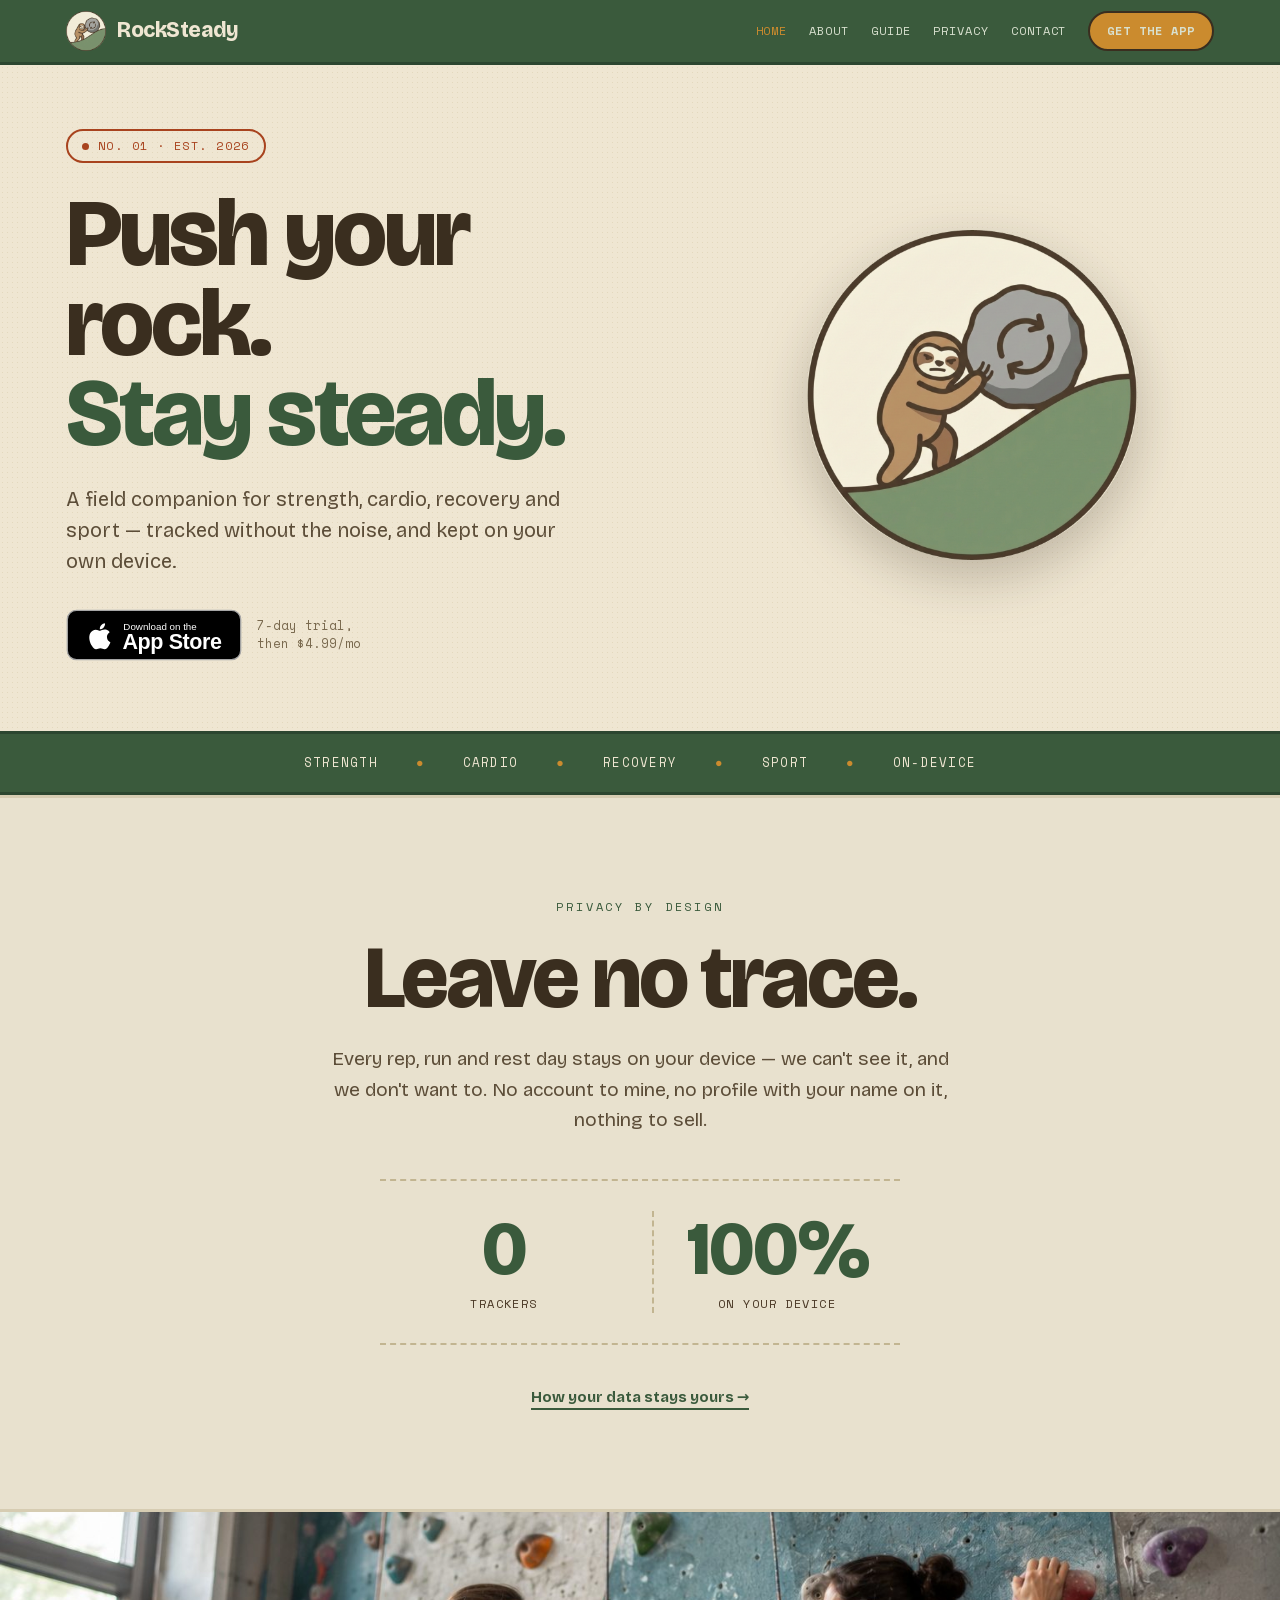
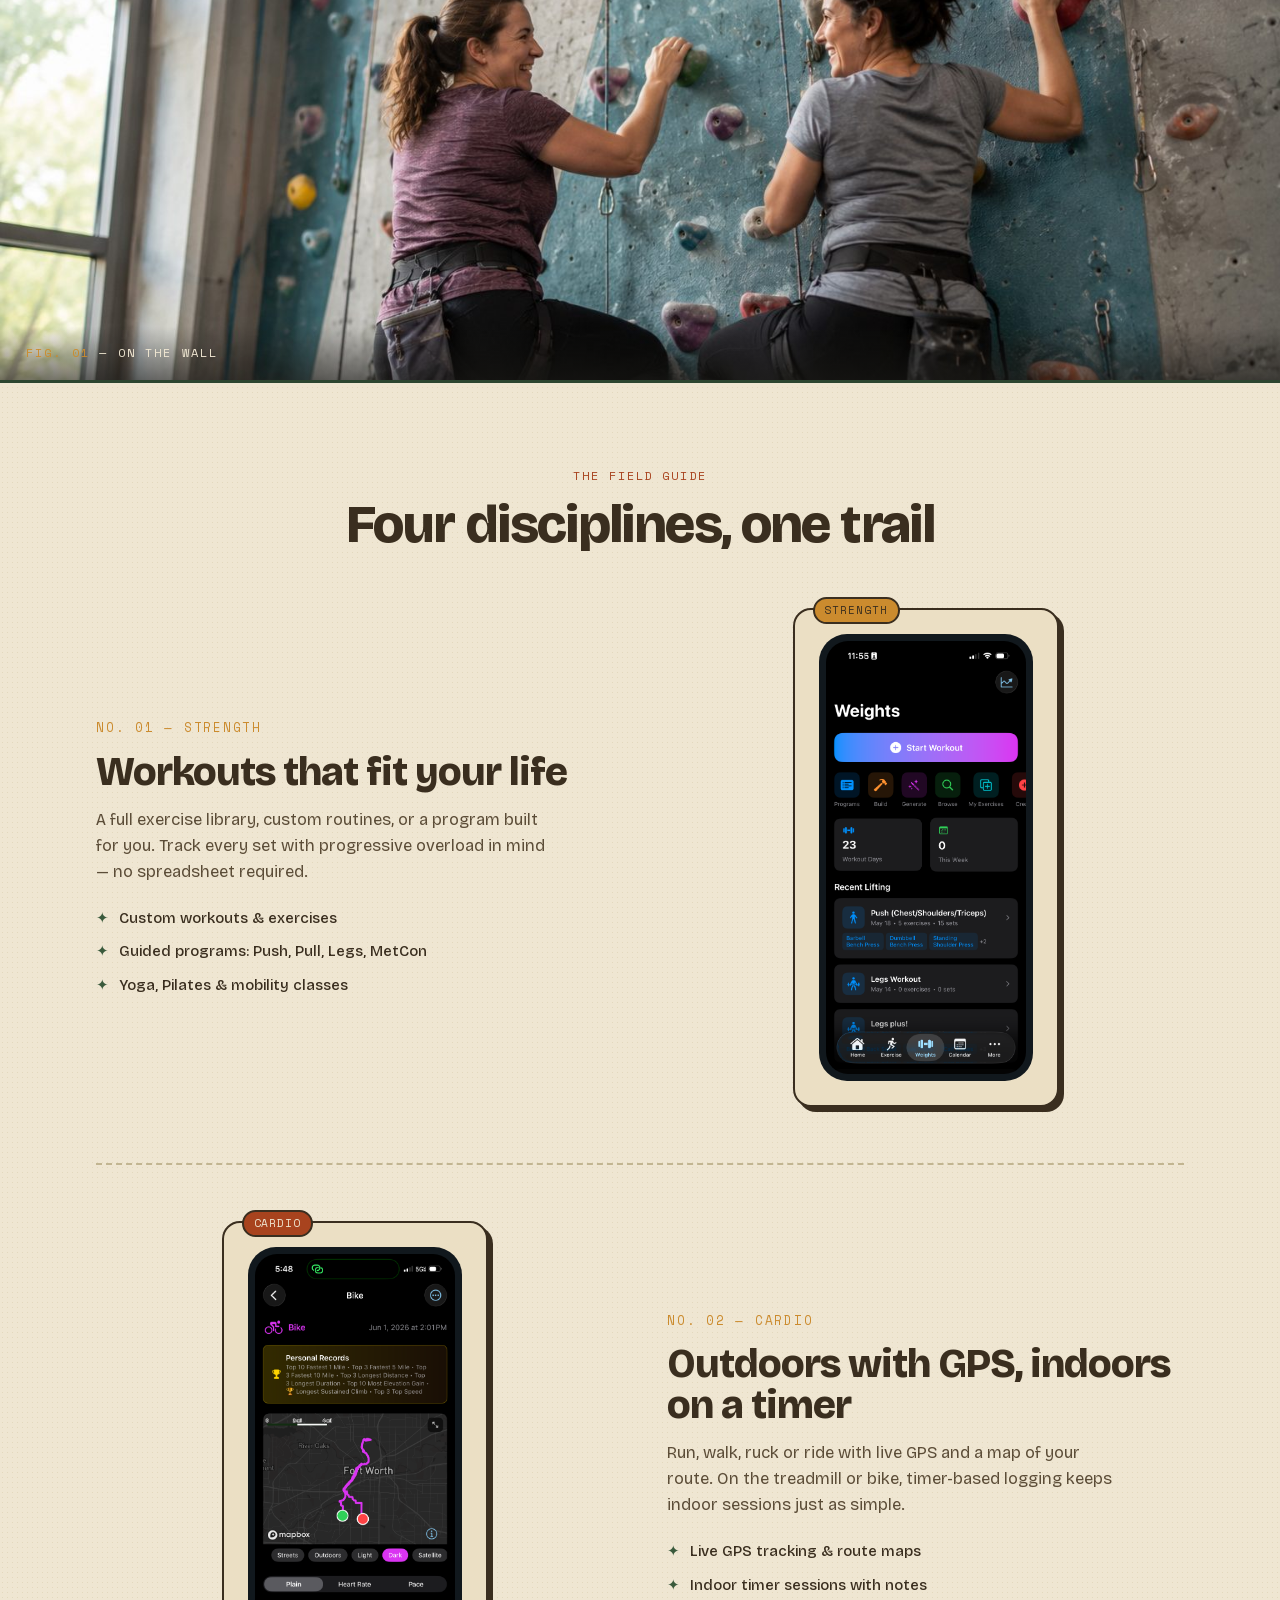
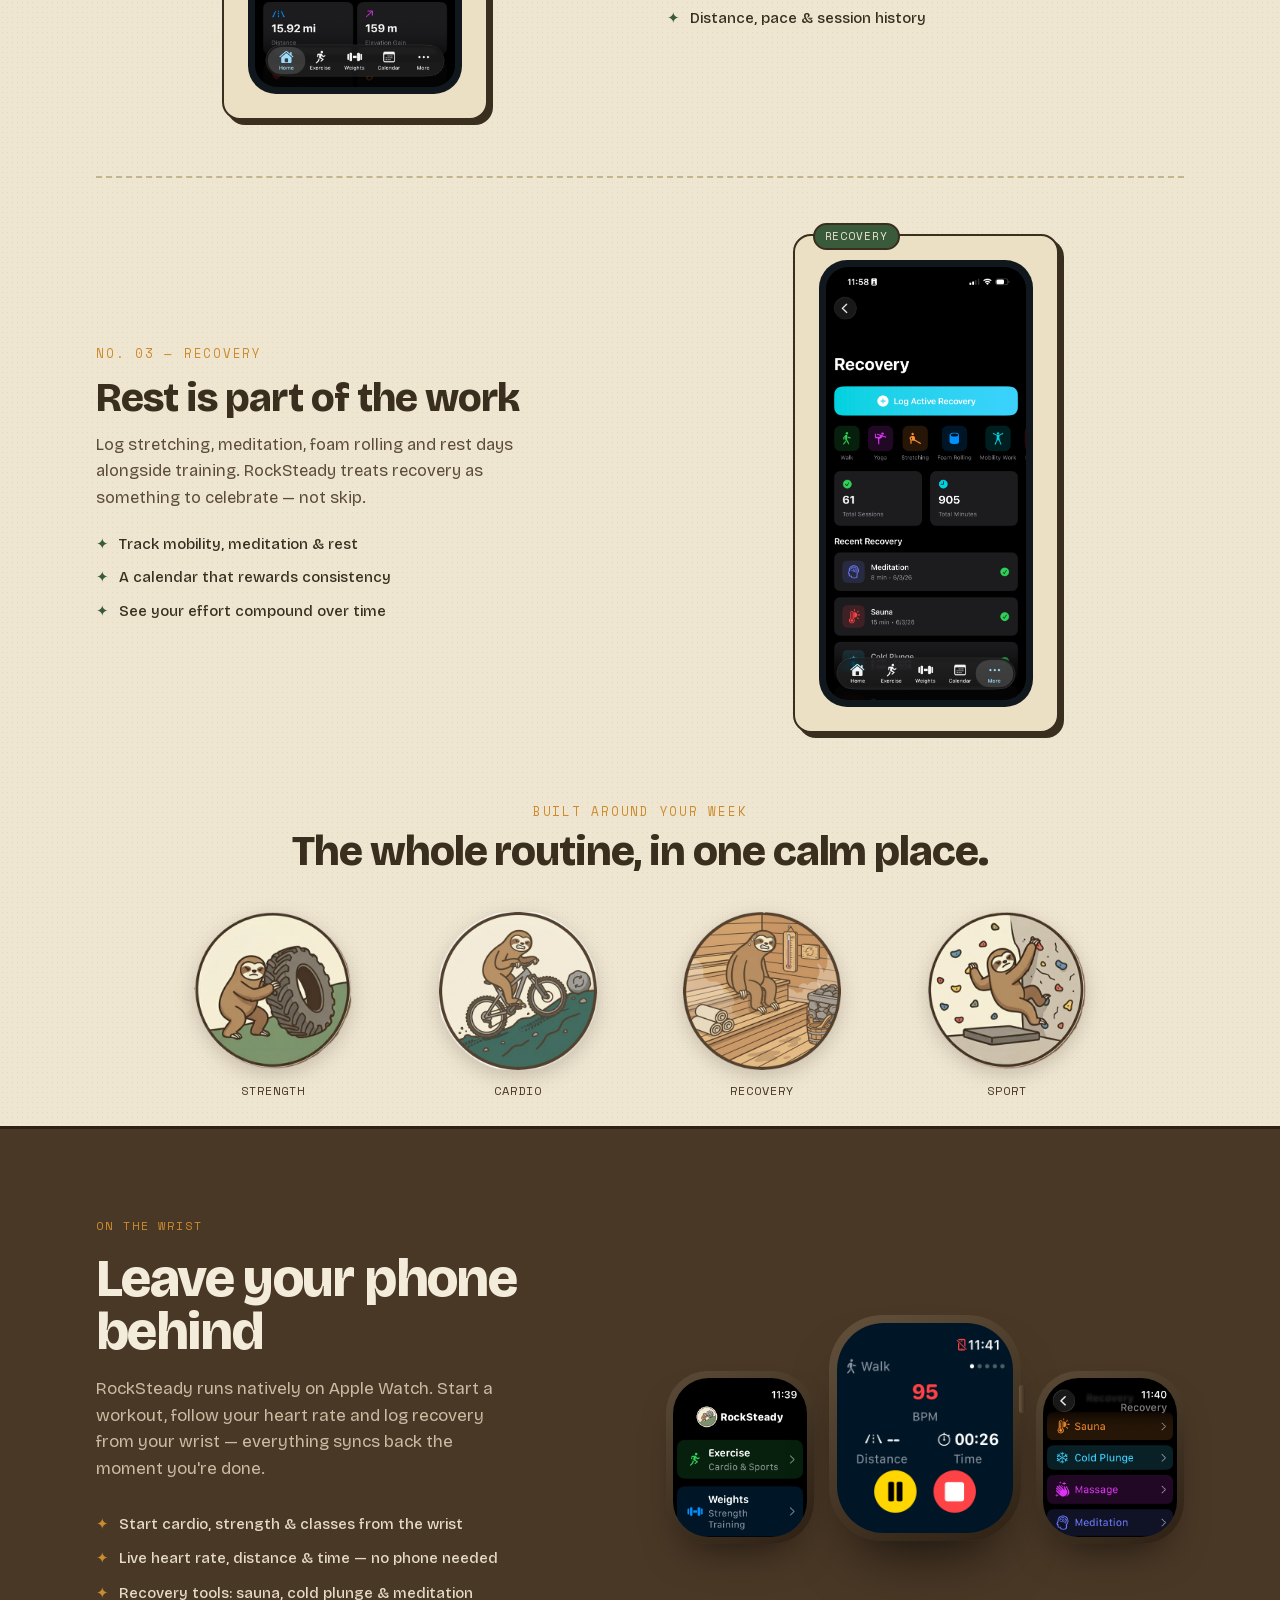
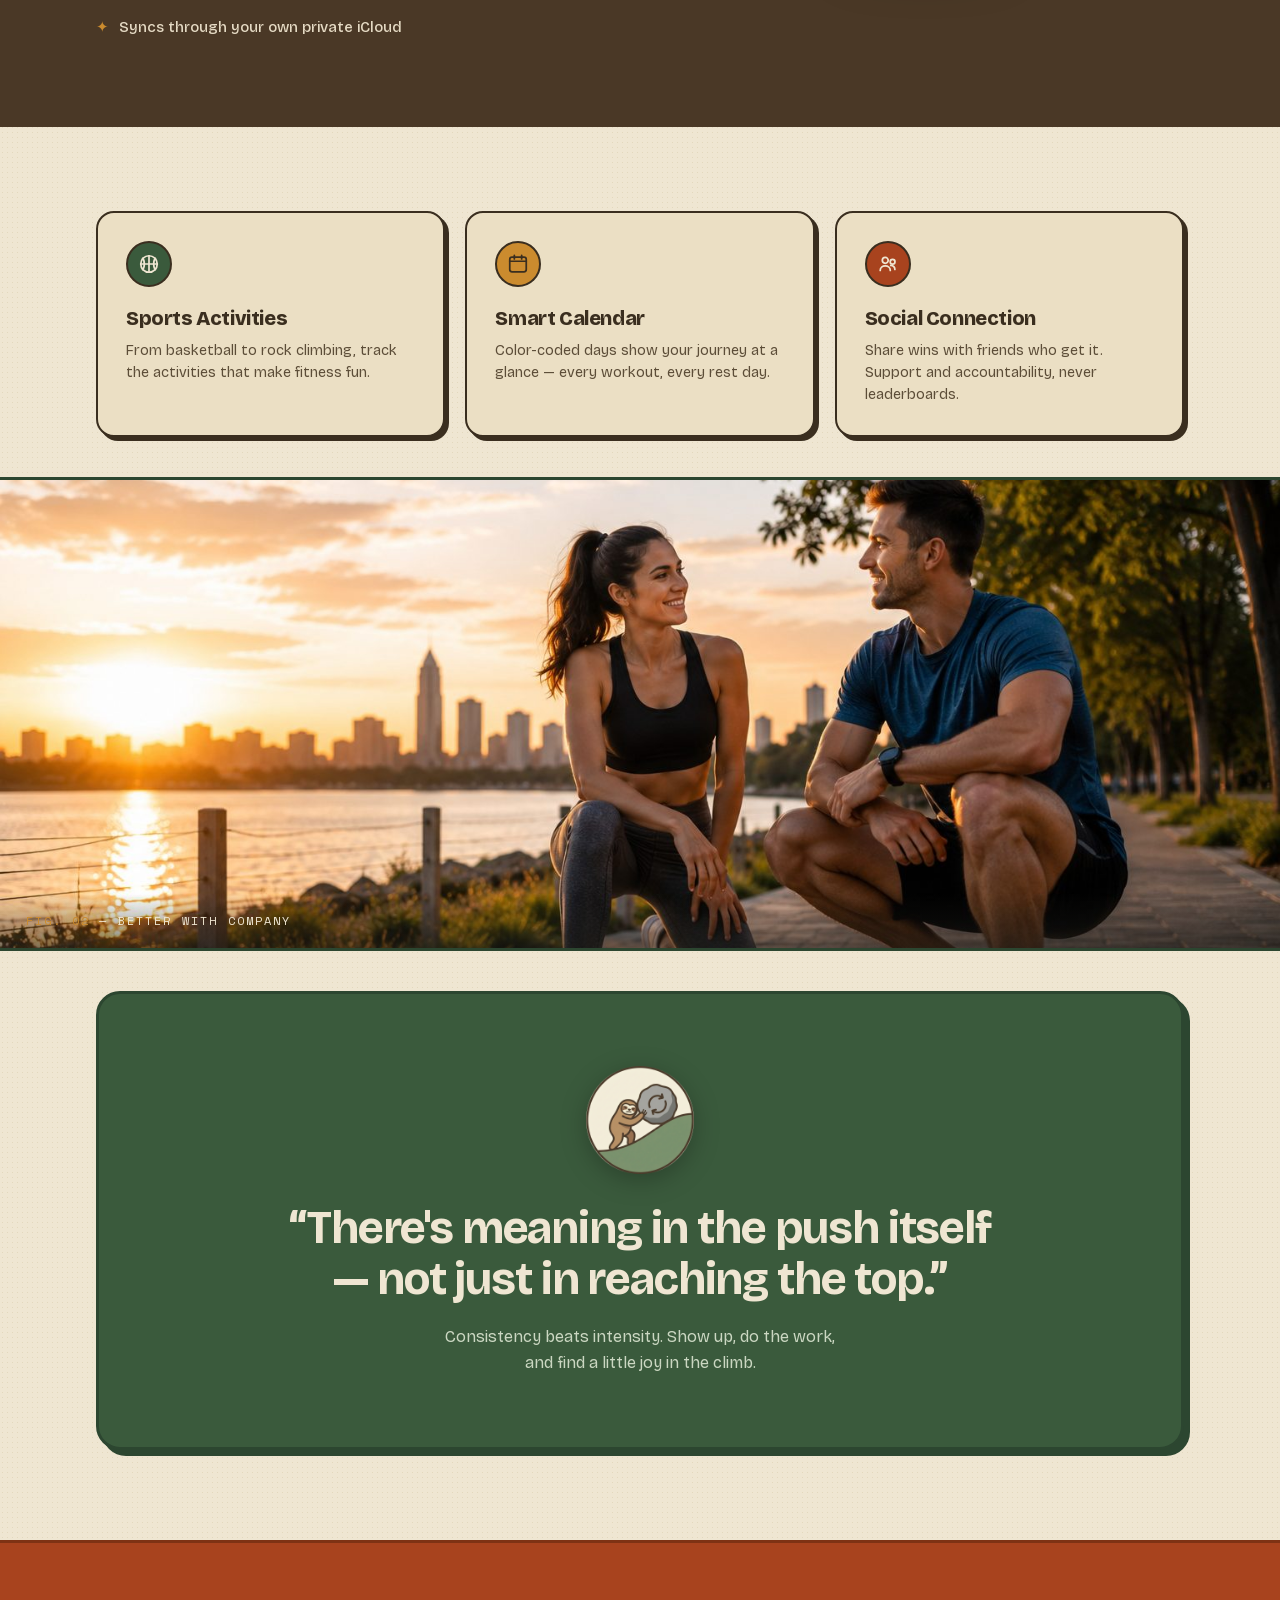
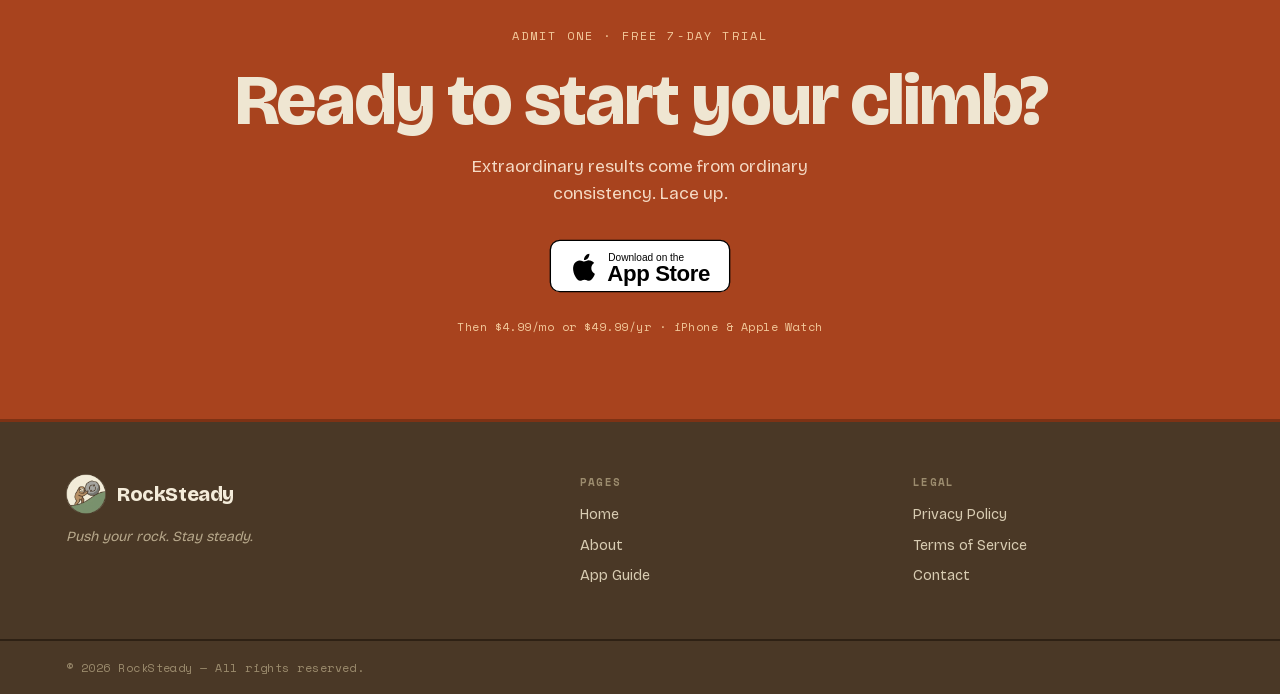
==== index.html @ 030bf1ff "RockSteady — Vintage National-Park multipage site (preview) Static multipage build in the Vintage Na" ====
<!DOCTYPE html>
<html lang="en">
<head>
<meta charset="utf-8">
<meta name="viewport" content="width=device-width, initial-scale=1">
<title>RockSteady — Push your rock. Stay steady.</title>
<meta name="description" content="A field companion for strength, cardio, recovery and sport — tracked without the noise, and kept on your own device. On iPhone & Apple Watch.">
<link rel="icon" href="assets/img/emblem.png">
<link rel="stylesheet" href="css/site.css">
<style>
  @media(max-width:900px){
    .vp-hero{grid-template-columns:1fr !important;gap:36px !important;text-align:center;}
    .vp-hero .vp-badge{order:-1;margin:0 auto;}
    .vp-hero .vp-ctas{justify-content:center;}
    .vp-entry{grid-template-columns:1fr !important;gap:28px !important;text-align:center;}
    .vp-entry .vp-fimg{order:-1 !important;}
    .vp-entry .vp-checks{align-items:center;}
    .vp-watch{grid-template-columns:1fr !important;gap:40px !important;text-align:center;}
    .vp-watch .vp-checks{align-items:center;}
    .vp-mini{grid-template-columns:1fr !important;}
  }
  @media(max-width:560px){ .vp-h1{font-size:clamp(42px,13vw,58px) !important;} .vp-watchcluster{transform:scale(.84);} }
  @media(max-width:460px){
    .trace-stats{grid-template-columns:1fr !important;gap:0 !important;}
    .trace-stats > div:nth-child(2){border-left:none !important;border-top:2px dashed var(--hairline,#C2B591);margin-top:22px;padding-top:22px;}
  }
</style>
</head>
<body>

  <!-- HEADER -->
  <header class="site-header">
    <div class="bar">
      <a href="index.html" class="brand">
        <img src="assets/img/emblem.png" alt="RockSteady">
        <span>RockSteady</span>
      </a>
      <nav class="site-nav">
        <input type="checkbox" id="navmenu" class="nav-cb" hidden>
        <label for="navmenu" class="nav-burger" aria-label="Toggle menu"><span></span></label>
        <div class="links">
          <a href="index.html" aria-current="page">Home</a>
          <a href="pages/about.html">About</a>
          <a href="pages/guide.html">Guide</a>
          <a href="pages/privacy.html">Privacy</a>
          <a href="pages/contact.html">Contact</a>
          <a href="https://apps.apple.com/app/id6757501581" class="cta-pill">Get the app</a>
        </div>
      </nav>
    </div>
  </header>

  <!-- HERO -->
  <section id="top" style="max-width:1200px;margin:0 auto;padding:64px 26px 70px;">
    <div style="display:grid;grid-template-columns:1.25fr 1fr;gap:60px;align-items:center;" class="vp-hero">
      <div>
        <div style="display:inline-flex;align-items:center;gap:9px;font-family:'Space Mono',monospace;font-size:12px;letter-spacing:0.12em;text-transform:uppercase;color:var(--rust,#A8431E);border:2px solid var(--rust,#A8431E);border-radius:999px;padding:6px 14px;margin-bottom:26px;">
          <span style="width:7px;height:7px;border-radius:50%;background:var(--rust,#A8431E);"></span> No. 01 · Est. 2026
        </div>
        <h1 class="vp-h1" style="font-weight:800;font-size:clamp(50px,7.6vw,96px);line-height:0.94;letter-spacing:-0.03em;">Push your rock.<br><span style="color:var(--moss,#3A5A3C);">Stay steady.</span></h1>
        <p style="font-size:clamp(17px,1.8vw,20px);line-height:1.55;color:#5C4D38;max-width:40ch;margin:24px 0 32px;">A field companion for strength, cardio, recovery and sport — tracked without the noise, and kept on your own device.</p>
        <div style="display:flex;align-items:center;gap:15px;flex-wrap:wrap;" class="vp-ctas">
          <a href="https://apps.apple.com/app/id6757501581" aria-label="Download on the App Store" style="display:inline-flex;text-decoration:none;">
            <img src="assets/img/appstore-badge-black.svg" alt="Download on the App Store" style="height:52px;width:auto;display:block;">
          </a>
          <span style="font-family:'Space Mono',monospace;font-size:12.5px;color:#7A6A4F;line-height:1.4;">7-day trial,<br>then $4.99/mo</span>
        </div>
      </div>
      <div class="vp-badge" style="position:relative;display:flex;justify-content:center;">
        <div style="position:absolute;inset:0;margin:auto;width:300px;height:300px;border-radius:50%;background:radial-gradient(circle,rgba(58,90,60,.16),transparent 68%);"></div>
        <div style="position:relative;width:330px;max-width:78vw;">
          <img src="assets/img/emblem.png" alt="RockSteady emblem" style="display:block;width:100%;height:auto;filter:drop-shadow(0 18px 26px rgba(58,46,31,.28));">
        </div>
      </div>
    </div>
  </section>

  <!-- STAMP STRIP -->
  <section style="background:var(--moss,#3A5A3C);color:#EFE6D2;border-top:3px solid #2C4630;border-bottom:3px solid #2C4630;">
    <div style="max-width:1200px;margin:0 auto;padding:20px 26px;display:flex;gap:38px;justify-content:center;flex-wrap:wrap;font-family:'Space Mono',monospace;font-size:12.5px;letter-spacing:0.1em;text-transform:uppercase;">
      <span>Strength</span><span style="color:var(--gold,#CB8B2E);">●</span>
      <span>Cardio</span><span style="color:var(--gold,#CB8B2E);">●</span>
      <span>Recovery</span><span style="color:var(--gold,#CB8B2E);">●</span>
      <span>Sport</span><span style="color:var(--gold,#CB8B2E);">●</span>
      <span>On-device</span>
    </div>
  </section>

  <!-- PRIVACY — LEAVE NO TRACE (promoted) -->
  <section id="privacy" style="background:#E8E1CE;border-top:3px solid #D6CCB2;border-bottom:3px solid #D6CCB2;">
    <div style="max-width:1000px;margin:0 auto;padding:clamp(64px,9vw,100px) 26px;text-align:center;">
      <p style="font-family:'Space Mono',monospace;font-size:12px;letter-spacing:0.24em;text-transform:uppercase;color:var(--moss,#3A5A3C);margin-bottom:22px;">Privacy by design</p>
      <h2 style="font-weight:800;font-size:clamp(44px,8vw,88px);line-height:0.93;letter-spacing:-0.035em;color:var(--ink,#3A2E1F);margin-bottom:24px;">Leave no trace.</h2>
      <p style="font-size:clamp(16px,1.7vw,19px);line-height:1.6;color:var(--body,#5C4D38);max-width:52ch;margin:0 auto 44px;">Every rep, run and rest day stays on your device — we can't see it, and we don't want to. No account to mine, no profile with your name on it, nothing to sell.</p>
      <div class="trace-stats" style="max-width:520px;margin:0 auto 40px;padding:30px 0;border-top:2px dashed var(--hairline,#C2B591);border-bottom:2px dashed var(--hairline,#C2B591);display:grid;grid-template-columns:1fr 1fr;gap:24px;">
        <div style="text-align:center;">
          <div style="font-weight:800;font-size:clamp(50px,9vw,76px);line-height:1;color:var(--moss,#3A5A3C);letter-spacing:-0.02em;">0</div>
          <div style="font-family:'Space Mono',monospace;font-size:12px;letter-spacing:0.12em;text-transform:uppercase;color:var(--brown,#4A3826);margin-top:8px;">Trackers</div>
        </div>
        <div style="text-align:center;border-left:2px dashed var(--hairline,#C2B591);">
          <div style="font-weight:800;font-size:clamp(50px,9vw,76px);line-height:1;color:var(--moss,#3A5A3C);letter-spacing:-0.02em;">100%</div>
          <div style="font-family:'Space Mono',monospace;font-size:12px;letter-spacing:0.12em;text-transform:uppercase;color:var(--brown,#4A3826);margin-top:8px;">On your device</div>
        </div>
      </div>
      <a href="pages/privacy.html" style="color:var(--moss,#3A5A3C);font-weight:700;font-size:15px;text-decoration:none;border-bottom:2px solid var(--moss,#3A5A3C);padding-bottom:2px;">How your data stays yours →</a>
    </div>
  </section>

  <!-- PHOTO BAND 01 -->
  <section style="position:relative;border-bottom:3px solid #2C4630;">
    <img src="assets/img/photo-climbing.jpg" alt="Two climbers smiling at each other on an indoor bouldering wall" style="display:block;width:100%;height:clamp(320px,52vh,540px);object-fit:cover;object-position:center 30%;">
    <div style="position:absolute;left:0;bottom:0;width:100%;padding:18px 26px;background:linear-gradient(180deg,transparent,rgba(28,27,24,.6));">
      <p style="font-family:'Space Mono',monospace;font-size:12px;letter-spacing:0.18em;text-transform:uppercase;color:#EFE6D2;"><span style="color:var(--gold,#CB8B2E);">Fig. 01</span> — On the wall</p>
    </div>
  </section>

  <!-- FIELD GUIDE -->
  <section id="field" style="max-width:1140px;margin:0 auto;padding:84px 26px 40px;">
    <div style="text-align:center;margin-bottom:56px;">
      <p style="font-family:'Space Mono',monospace;font-size:12px;letter-spacing:0.16em;text-transform:uppercase;color:var(--rust,#A8431E);margin-bottom:14px;">The Field Guide</p>
      <h2 style="font-weight:800;font-size:clamp(32px,4.6vw,54px);line-height:0.98;letter-spacing:-0.03em;">Four disciplines, one trail</h2>
    </div>

    <!-- 01 Strength -->
    <div class="vp-entry" style="display:grid;grid-template-columns:1fr 1fr;gap:54px;align-items:center;">
      <div>
        <p style="font-family:'Space Mono',monospace;font-size:12.5px;letter-spacing:0.14em;text-transform:uppercase;color:var(--gold,#CB8B2E);margin-bottom:14px;">No. 01 — Strength</p>
        <h3 style="font-weight:800;font-size:clamp(26px,3.4vw,40px);line-height:1.02;letter-spacing:-0.025em;margin-bottom:14px;">Workouts that fit your life</h3>
        <p style="font-size:16.5px;line-height:1.58;color:#5C4D38;margin-bottom:22px;max-width:42ch;">A full exercise library, custom routines, or a program built for you. Track every set with progressive overload in mind — no spreadsheet required.</p>
        <ul style="list-style:none;display:flex;flex-direction:column;gap:11px;" class="vp-checks">
          <li style="display:flex;gap:10px;align-items:center;font-size:15px;color:#3A2E1F;font-weight:500;"><span style="color:var(--moss,#3A5A3C);font-weight:800;">✦</span> Custom workouts &amp; exercises</li>
          <li style="display:flex;gap:10px;align-items:center;font-size:15px;color:#3A2E1F;font-weight:500;"><span style="color:var(--moss,#3A5A3C);font-weight:800;">✦</span> Guided programs: Push, Pull, Legs, MetCon</li>
          <li style="display:flex;gap:10px;align-items:center;font-size:15px;color:#3A2E1F;font-weight:500;"><span style="color:var(--moss,#3A5A3C);font-weight:800;">✦</span> Yoga, Pilates &amp; mobility classes</li>
        </ul>
      </div>
      <div class="vp-fimg" style="display:flex;justify-content:center;">
        <div style="position:relative;background:#EBDFC4;border:2.5px solid #3A2E1F;border-radius:18px;padding:24px;box-shadow:5px 5px 0 #3A2E1F;">
          <span style="position:absolute;top:-13px;left:18px;background:var(--gold,#CB8B2E);color:#3A2E1F;font-family:'Space Mono',monospace;font-size:11px;letter-spacing:0.08em;text-transform:uppercase;padding:3px 10px;border:2px solid #3A2E1F;border-radius:999px;">Strength</span>
          <div style="width:214px;flex:none;border-radius:28px;background:#11181d;padding:7px;"><div style="border-radius:22px;overflow:hidden;background:#000;"><img src="assets/img/app-strength.png" alt="Workout tracker" style="display:block;width:100%;height:auto;"></div></div>
        </div>
      </div>
    </div>

    <div class="perf" style="margin:56px 0;"></div>

    <!-- 02 Cardio -->
    <div class="vp-entry" style="display:grid;grid-template-columns:1fr 1fr;gap:54px;align-items:center;">
      <div class="vp-fimg" style="display:flex;justify-content:center;">
        <div style="position:relative;background:#EBDFC4;border:2.5px solid #3A2E1F;border-radius:18px;padding:24px;box-shadow:5px 5px 0 #3A2E1F;">
          <span style="position:absolute;top:-13px;left:18px;background:var(--rust,#A8431E);color:#EFE6D2;font-family:'Space Mono',monospace;font-size:11px;letter-spacing:0.08em;text-transform:uppercase;padding:3px 10px;border:2px solid #3A2E1F;border-radius:999px;">Cardio</span>
          <div style="width:214px;flex:none;border-radius:28px;background:#11181d;padding:7px;"><div style="border-radius:22px;overflow:hidden;background:#000;"><img src="assets/img/app-cardio.png" alt="Cardio tracker" style="display:block;width:100%;height:auto;"></div></div>
        </div>
      </div>
      <div>
        <p style="font-family:'Space Mono',monospace;font-size:12.5px;letter-spacing:0.14em;text-transform:uppercase;color:var(--gold,#CB8B2E);margin-bottom:14px;">No. 02 — Cardio</p>
        <h3 style="font-weight:800;font-size:clamp(26px,3.4vw,40px);line-height:1.02;letter-spacing:-0.025em;margin-bottom:14px;">Outdoors with GPS, indoors on a timer</h3>
        <p style="font-size:16.5px;line-height:1.58;color:#5C4D38;margin-bottom:22px;max-width:42ch;">Run, walk, ruck or ride with live GPS and a map of your route. On the treadmill or bike, timer-based logging keeps indoor sessions just as simple.</p>
        <ul style="list-style:none;display:flex;flex-direction:column;gap:11px;" class="vp-checks">
          <li style="display:flex;gap:10px;align-items:center;font-size:15px;color:#3A2E1F;font-weight:500;"><span style="color:var(--moss,#3A5A3C);font-weight:800;">✦</span> Live GPS tracking &amp; route maps</li>
          <li style="display:flex;gap:10px;align-items:center;font-size:15px;color:#3A2E1F;font-weight:500;"><span style="color:var(--moss,#3A5A3C);font-weight:800;">✦</span> Indoor timer sessions with notes</li>
          <li style="display:flex;gap:10px;align-items:center;font-size:15px;color:#3A2E1F;font-weight:500;"><span style="color:var(--moss,#3A5A3C);font-weight:800;">✦</span> Distance, pace &amp; session history</li>
        </ul>
      </div>
    </div>

    <div class="perf" style="margin:56px 0;"></div>

    <!-- 03 Recovery -->
    <div class="vp-entry" style="display:grid;grid-template-columns:1fr 1fr;gap:54px;align-items:center;">
      <div>
        <p style="font-family:'Space Mono',monospace;font-size:12.5px;letter-spacing:0.14em;text-transform:uppercase;color:var(--gold,#CB8B2E);margin-bottom:14px;">No. 03 — Recovery</p>
        <h3 style="font-weight:800;font-size:clamp(26px,3.4vw,40px);line-height:1.02;letter-spacing:-0.025em;margin-bottom:14px;">Rest is part of the work</h3>
        <p style="font-size:16.5px;line-height:1.58;color:#5C4D38;margin-bottom:22px;max-width:42ch;">Log stretching, meditation, foam rolling and rest days alongside training. RockSteady treats recovery as something to celebrate — not skip.</p>
        <ul style="list-style:none;display:flex;flex-direction:column;gap:11px;" class="vp-checks">
          <li style="display:flex;gap:10px;align-items:center;font-size:15px;color:#3A2E1F;font-weight:500;"><span style="color:var(--moss,#3A5A3C);font-weight:800;">✦</span> Track mobility, meditation &amp; rest</li>
          <li style="display:flex;gap:10px;align-items:center;font-size:15px;color:#3A2E1F;font-weight:500;"><span style="color:var(--moss,#3A5A3C);font-weight:800;">✦</span> A calendar that rewards consistency</li>
          <li style="display:flex;gap:10px;align-items:center;font-size:15px;color:#3A2E1F;font-weight:500;"><span style="color:var(--moss,#3A5A3C);font-weight:800;">✦</span> See your effort compound over time</li>
        </ul>
      </div>
      <div class="vp-fimg" style="display:flex;justify-content:center;">
        <div style="position:relative;background:#EBDFC4;border:2.5px solid #3A2E1F;border-radius:18px;padding:24px;box-shadow:5px 5px 0 #3A2E1F;">
          <span style="position:absolute;top:-13px;left:18px;background:var(--moss,#3A5A3C);color:#EFE6D2;font-family:'Space Mono',monospace;font-size:11px;letter-spacing:0.08em;text-transform:uppercase;padding:3px 10px;border:2px solid #3A2E1F;border-radius:999px;">Recovery</span>
          <div style="width:214px;flex:none;border-radius:28px;background:#11181d;padding:7px;"><div style="border-radius:22px;overflow:hidden;background:#000;"><img src="assets/img/app-recovery.png" alt="Recovery tracker" style="display:block;width:100%;height:auto;"></div></div>
        </div>
      </div>
    </div>
  </section>

  <!-- DISCIPLINE EMBLEMS -->
  <section style="max-width:1000px;margin:0 auto;padding:30px 26px 26px;">
    <p style="font-family:'Space Mono',monospace;font-size:12.5px;letter-spacing:0.14em;text-transform:uppercase;color:var(--gold,#CB8B2E);text-align:center;margin-bottom:8px;">Built around your week</p>
    <h2 style="font-weight:800;font-size:clamp(26px,3.6vw,42px);line-height:1.0;letter-spacing:-0.025em;text-align:center;margin-bottom:40px;">The whole routine, in one calm place.</h2>
    <div style="display:grid;grid-template-columns:repeat(auto-fit,minmax(150px,1fr));gap:30px;justify-items:center;">
      <figure style="margin:0;text-align:center;">
        <img src="assets/img/sloth-strength.png" alt="Sloth flipping a tire" style="display:block;width:100%;max-width:158px;aspect-ratio:1/1;object-fit:contain;margin:0 auto;filter:drop-shadow(0 6px 10px rgba(58,46,31,.22));">
        <figcaption style="font-family:'Space Mono',monospace;font-size:12px;letter-spacing:0.08em;text-transform:uppercase;color:#4A3826;margin-top:12px;">Strength</figcaption>
      </figure>
      <figure style="margin:0;text-align:center;">
        <img src="assets/img/sloth-cardio.png" alt="Sloth riding a mountain bike" style="display:block;width:100%;max-width:158px;aspect-ratio:1/1;object-fit:contain;margin:0 auto;filter:drop-shadow(0 6px 10px rgba(58,46,31,.22));">
        <figcaption style="font-family:'Space Mono',monospace;font-size:12px;letter-spacing:0.08em;text-transform:uppercase;color:#4A3826;margin-top:12px;">Cardio</figcaption>
      </figure>
      <figure style="margin:0;text-align:center;">
        <img src="assets/img/sloth-recovery.png" alt="Sloth relaxing in a sauna" style="display:block;width:100%;max-width:158px;aspect-ratio:1/1;object-fit:contain;margin:0 auto;filter:drop-shadow(0 6px 10px rgba(58,46,31,.22));">
        <figcaption style="font-family:'Space Mono',monospace;font-size:12px;letter-spacing:0.08em;text-transform:uppercase;color:#4A3826;margin-top:12px;">Recovery</figcaption>
      </figure>
      <figure style="margin:0;text-align:center;">
        <img src="assets/img/sloth-sport.png" alt="Sloth climbing a bouldering wall" style="display:block;width:100%;max-width:158px;aspect-ratio:1/1;object-fit:contain;margin:0 auto;filter:drop-shadow(0 6px 10px rgba(58,46,31,.22));">
        <figcaption style="font-family:'Space Mono',monospace;font-size:12px;letter-spacing:0.08em;text-transform:uppercase;color:#4A3826;margin-top:12px;">Sport</figcaption>
      </figure>
    </div>
  </section>

  <!-- APPLE WATCH -->
  <section id="watchSection" style="background:var(--brown,#4A3826);color:#EFE6D2;border-top:3px solid #2E2114;">
    <div id="watch" style="max-width:1140px;margin:0 auto;padding:88px 26px;">
      <div style="display:grid;grid-template-columns:1.05fr 1fr;gap:54px;align-items:center;" class="vp-watch">
        <div>
          <p style="font-family:'Space Mono',monospace;font-size:12px;letter-spacing:0.16em;text-transform:uppercase;color:var(--gold,#CB8B2E);margin-bottom:18px;">On the wrist</p>
          <h2 style="font-weight:800;font-size:clamp(32px,4.6vw,54px);line-height:0.98;letter-spacing:-0.03em;margin-bottom:18px;color:#F4ECDA;">Leave your phone behind</h2>
          <p style="font-size:17px;line-height:1.56;color:#C9BCA3;max-width:38ch;margin-bottom:30px;">RockSteady runs natively on Apple Watch. Start a workout, follow your heart rate and log recovery from your wrist — everything syncs back the moment you're done.</p>
          <ul style="list-style:none;display:flex;flex-direction:column;gap:12px;" class="vp-checks">
            <li style="display:flex;gap:10px;align-items:center;font-size:15px;color:#E5DAC4;font-weight:500;"><span style="color:var(--gold,#CB8B2E);font-weight:800;">✦</span> Start cardio, strength &amp; classes from the wrist</li>
            <li style="display:flex;gap:10px;align-items:center;font-size:15px;color:#E5DAC4;font-weight:500;"><span style="color:var(--gold,#CB8B2E);font-weight:800;">✦</span> Live heart rate, distance &amp; time — no phone needed</li>
            <li style="display:flex;gap:10px;align-items:center;font-size:15px;color:#E5DAC4;font-weight:500;"><span style="color:var(--gold,#CB8B2E);font-weight:800;">✦</span> Recovery tools: sauna, cold plunge &amp; meditation</li>
            <li style="display:flex;gap:10px;align-items:center;font-size:15px;color:#E5DAC4;font-weight:500;"><span style="color:var(--gold,#CB8B2E);font-weight:800;">✦</span> Syncs through your own private iCloud</li>
          </ul>
        </div>
        <div class="vp-watchcluster" style="display:flex;justify-content:center;align-items:center;gap:15px;">
          <div style="width:148px;flex:none;transform:translateY(30px);"><div style="border-radius:42px;background:linear-gradient(150deg,#5a4a36,#2e2114);padding:7px;box-shadow:0 22px 40px -20px rgba(0,0,0,.6);"><div style="border-radius:36px;overflow:hidden;background:#000;"><img src="assets/img/watch-home.png" alt="Watch home" style="display:block;width:100%;height:auto;"></div></div></div>
          <div style="width:192px;flex:none;z-index:2;"><div style="position:relative;border-radius:54px;background:linear-gradient(150deg,#63513b,#2e2114);padding:8px;box-shadow:0 34px 58px -26px rgba(0,0,0,.7);"><div style="border-radius:47px;overflow:hidden;background:#000;"><img src="assets/img/watch-live.png" alt="Live tracking" style="display:block;width:100%;height:auto;"></div><span style="position:absolute;right:-4px;top:31%;width:6px;height:28px;border-radius:4px;background:linear-gradient(90deg,#6b573e,#3a2c1c);"></span></div></div>
          <div style="width:148px;flex:none;transform:translateY(30px);"><div style="border-radius:42px;background:linear-gradient(150deg,#5a4a36,#2e2114);padding:7px;box-shadow:0 22px 40px -20px rgba(0,0,0,.6);"><div style="border-radius:36px;overflow:hidden;background:#000;"><img src="assets/img/watch-recovery.png" alt="Recovery" style="display:block;width:100%;height:auto;"></div></div></div>
        </div>
      </div>
    </div>
  </section>

  <!-- MINI (badges) -->
  <section style="max-width:1140px;margin:0 auto;padding:84px 26px 40px;">
    <div style="display:grid;grid-template-columns:repeat(3,1fr);gap:20px;" class="vp-mini">
      <article style="background:#EBDFC4;border:2.5px solid #3A2E1F;border-radius:18px;padding:28px;box-shadow:4px 4px 0 #3A2E1F;">
        <div style="width:46px;height:46px;border-radius:50%;background:var(--moss,#3A5A3C);border:2px solid #3A2E1F;display:flex;align-items:center;justify-content:center;margin-bottom:16px;"><svg viewBox="0 0 24 24" width="22" height="22" fill="none" stroke="#EFE6D2" stroke-width="1.9" stroke-linecap="round" stroke-linejoin="round"><circle cx="12" cy="12" r="9"></circle><path d="M3 12h18M12 3v18M5 6c2.5 2 2.5 10 0 12M19 6c-2.5 2-2.5 10 0 12"></path></svg></div>
        <h3 style="font-weight:800;font-size:20px;letter-spacing:-0.02em;margin-bottom:7px;">Sports Activities</h3>
        <p style="font-size:14.5px;line-height:1.55;color:#5C4D38;">From basketball to rock climbing, track the activities that make fitness fun.</p>
      </article>
      <article style="background:#EBDFC4;border:2.5px solid #3A2E1F;border-radius:18px;padding:28px;box-shadow:4px 4px 0 #3A2E1F;">
        <div style="width:46px;height:46px;border-radius:50%;background:var(--gold,#CB8B2E);border:2px solid #3A2E1F;display:flex;align-items:center;justify-content:center;margin-bottom:16px;"><svg viewBox="0 0 24 24" width="22" height="22" fill="none" stroke="#3A2E1F" stroke-width="1.9" stroke-linecap="round" stroke-linejoin="round"><rect x="3" y="4.5" width="18" height="16" rx="2.5"></rect><path d="M3 9h18M8 2.5v4M16 2.5v4"></path></svg></div>
        <h3 style="font-weight:800;font-size:20px;letter-spacing:-0.02em;margin-bottom:7px;">Smart Calendar</h3>
        <p style="font-size:14.5px;line-height:1.55;color:#5C4D38;">Color-coded days show your journey at a glance — every workout, every rest day.</p>
      </article>
      <article style="background:#EBDFC4;border:2.5px solid #3A2E1F;border-radius:18px;padding:28px;box-shadow:4px 4px 0 #3A2E1F;">
        <div style="width:46px;height:46px;border-radius:50%;background:var(--rust,#A8431E);border:2px solid #3A2E1F;display:flex;align-items:center;justify-content:center;margin-bottom:16px;"><svg viewBox="0 0 24 24" width="22" height="22" fill="none" stroke="#EFE6D2" stroke-width="1.9" stroke-linecap="round" stroke-linejoin="round"><circle cx="9" cy="8" r="3.2"></circle><circle cx="17" cy="9.5" r="2.6"></circle><path d="M3.5 19c0-3 2.5-5 5.5-5s5.5 2 5.5 5M15 13.6c2.4.2 4.5 1.9 4.5 4.4"></path></svg></div>
        <h3 style="font-weight:800;font-size:20px;letter-spacing:-0.02em;margin-bottom:7px;">Social Connection</h3>
        <p style="font-size:14.5px;line-height:1.55;color:#5C4D38;">Share wins with friends who get it. Support and accountability, never leaderboards.</p>
      </article>
    </div>
  </section>

  <!-- PHOTO BAND 02 -->
  <section style="position:relative;border-top:3px solid #2C4630;border-bottom:3px solid #2C4630;">
    <img src="assets/img/photo-lakefront-rest.jpg" alt="A couple resting together on a lakefront path at sunset with the city skyline behind" style="display:block;width:100%;height:clamp(320px,52vh,540px);object-fit:cover;object-position:center 38%;">
    <div style="position:absolute;left:0;bottom:0;width:100%;padding:18px 26px;background:linear-gradient(180deg,transparent,rgba(28,27,24,.55));">
      <p style="font-family:'Space Mono',monospace;font-size:12px;letter-spacing:0.18em;text-transform:uppercase;color:#EFE6D2;"><span style="color:var(--gold,#CB8B2E);">Fig. 02</span> — Better with company</p>
    </div>
  </section>

  <!-- PHILOSOPHY (trail marker) -->
  <section style="max-width:1140px;margin:0 auto;padding:40px 26px 90px;">
    <div style="background:var(--moss,#3A5A3C);color:#EFE6D2;border:3px solid #2C4630;border-radius:24px;padding:clamp(40px,6vw,72px);text-align:center;box-shadow:6px 6px 0 #2C4630;">
      <img src="assets/img/emblem.png" alt="" style="width:108px;height:108px;margin-bottom:22px;filter:drop-shadow(0 6px 12px rgba(0,0,0,.25));">
      <p style="font-weight:700;font-size:clamp(26px,4vw,46px);line-height:1.1;letter-spacing:-0.025em;margin-bottom:20px;text-wrap:balance;">“There's meaning in the push itself — not just in reaching the top.”</p>
      <p style="font-size:16px;line-height:1.6;color:#CBD7C2;max-width:42ch;margin:0 auto;">Consistency beats intensity. Show up, do the work, and find a little joy in the climb.</p>
    </div>
  </section>

  <!-- CTA (ticket) -->
  <section style="background:var(--rust,#A8431E);color:#EFE6D2;border-top:3px solid #7E3214;border-bottom:3px solid #7E3214;">
    <div style="max-width:880px;margin:0 auto;padding:84px 26px;text-align:center;">
      <p style="font-family:'Space Mono',monospace;font-size:12px;letter-spacing:0.18em;text-transform:uppercase;color:#F2C99B;margin-bottom:22px;">Admit one · Free 7-day trial</p>
      <h2 style="font-weight:800;font-size:clamp(36px,6vw,72px);line-height:0.94;letter-spacing:-0.03em;margin-bottom:18px;">Ready to start your climb?</h2>
      <p style="font-size:17.5px;line-height:1.55;color:#F4D9C3;max-width:34ch;margin:0 auto 32px;">Extraordinary results come from ordinary consistency. Lace up.</p>
      <a href="https://apps.apple.com/app/id6757501581" aria-label="Download on the App Store" style="display:inline-block;text-decoration:none;">
        <img src="assets/img/appstore-badge-white.svg" alt="Download on the App Store" style="height:54px;width:auto;display:inline-block;">
      </a>
      <p style="font-family:'Space Mono',monospace;font-size:11.5px;color:#F2C99B;margin-top:18px;letter-spacing:0.04em;">Then $4.99/mo or $49.99/yr · iPhone &amp; Apple Watch</p>
    </div>
  </section>

  <!-- FOOTER -->
  <footer class="site-footer">
    <div class="cols">
      <div class="brandcol">
        <div class="lockup"><img src="assets/img/emblem.png" alt=""><span class="name">RockSteady</span></div>
        <p class="tag">Push your rock. Stay steady.</p>
      </div>
      <div>
        <h4>Pages</h4>
        <div class="linklist">
          <a href="index.html">Home</a>
          <a href="pages/about.html">About</a>
          <a href="pages/guide.html">App Guide</a>
        </div>
      </div>
      <div>
        <h4>Legal</h4>
        <div class="linklist">
          <a href="pages/privacy.html">Privacy Policy</a>
          <a href="pages/terms.html">Terms of Service</a>
          <a href="pages/contact.html">Contact</a>
        </div>
      </div>
    </div>
    <div class="baseline"><div class="inner"><p>© 2026 RockSteady — All rights reserved.</p></div></div>
  </footer>

</body>
</html>
---- css/site.css ----
/* Self-hosted fonts — Bricolage Grotesque & Space Mono, SIL Open Font License 1.1.
   Replaces the Google Fonts CDN so no visitor IP is sent to Google.
   License + attribution: assets/fonts/LICENSES.md */
/* vietnamese */
@font-face {
  font-family: 'Bricolage Grotesque';
  font-style: normal;
  font-weight: 400;
  font-stretch: 100%;
  font-display: swap;
  src: url(../assets/fonts/bricolage-latin.woff2) format('woff2');
  unicode-range: U+0102-0103, U+0110-0111, U+0128-0129, U+0168-0169, U+01A0-01A1, U+01AF-01B0, U+0300-0301, U+0303-0304, U+0308-0309, U+0323, U+0329, U+1EA0-1EF9, U+20AB;
}
/* latin-ext */
@font-face {
  font-family: 'Bricolage Grotesque';
  font-style: normal;
  font-weight: 400;
  font-stretch: 100%;
  font-display: swap;
  src: url(../assets/fonts/bricolage-latinext.woff2) format('woff2');
  unicode-range: U+0100-02BA, U+02BD-02C5, U+02C7-02CC, U+02CE-02D7, U+02DD-02FF, U+0304, U+0308, U+0329, U+1D00-1DBF, U+1E00-1E9F, U+1EF2-1EFF, U+2020, U+20A0-20AB, U+20AD-20C0, U+2113, U+2C60-2C7F, U+A720-A7FF;
}
/* latin */
@font-face {
  font-family: 'Bricolage Grotesque';
  font-style: normal;
  font-weight: 400;
  font-stretch: 100%;
  font-display: swap;
  src: url(../assets/fonts/bricolage-latin-ext-b.woff2) format('woff2');
  unicode-range: U+0000-00FF, U+0131, U+0152-0153, U+02BB-02BC, U+02C6, U+02DA, U+02DC, U+0304, U+0308, U+0329, U+2000-206F, U+20AC, U+2122, U+2191, U+2193, U+2212, U+2215, U+FEFF, U+FFFD;
}
/* vietnamese */
@font-face {
  font-family: 'Bricolage Grotesque';
  font-style: normal;
  font-weight: 500;
  font-stretch: 100%;
  font-display: swap;
  src: url(../assets/fonts/bricolage-latin.woff2) format('woff2');
  unicode-range: U+0102-0103, U+0110-0111, U+0128-0129, U+0168-0169, U+01A0-01A1, U+01AF-01B0, U+0300-0301, U+0303-0304, U+0308-0309, U+0323, U+0329, U+1EA0-1EF9, U+20AB;
}
/* latin-ext */
@font-face {
  font-family: 'Bricolage Grotesque';
  font-style: normal;
  font-weight: 500;
  font-stretch: 100%;
  font-display: swap;
  src: url(../assets/fonts/bricolage-latinext.woff2) format('woff2');
  unicode-range: U+0100-02BA, U+02BD-02C5, U+02C7-02CC, U+02CE-02D7, U+02DD-02FF, U+0304, U+0308, U+0329, U+1D00-1DBF, U+1E00-1E9F, U+1EF2-1EFF, U+2020, U+20A0-20AB, U+20AD-20C0, U+2113, U+2C60-2C7F, U+A720-A7FF;
}
/* latin */
@font-face {
  font-family: 'Bricolage Grotesque';
  font-style: normal;
  font-weight: 500;
  font-stretch: 100%;
  font-display: swap;
  src: url(../assets/fonts/bricolage-latin-ext-b.woff2) format('woff2');
  unicode-range: U+0000-00FF, U+0131, U+0152-0153, U+02BB-02BC, U+02C6, U+02DA, U+02DC, U+0304, U+0308, U+0329, U+2000-206F, U+20AC, U+2122, U+2191, U+2193, U+2212, U+2215, U+FEFF, U+FFFD;
}
/* vietnamese */
@font-face {
  font-family: 'Bricolage Grotesque';
  font-style: normal;
  font-weight: 600;
  font-stretch: 100%;
  font-display: swap;
  src: url(../assets/fonts/bricolage-latin.woff2) format('woff2');
  unicode-range: U+0102-0103, U+0110-0111, U+0128-0129, U+0168-0169, U+01A0-01A1, U+01AF-01B0, U+0300-0301, U+0303-0304, U+0308-0309, U+0323, U+0329, U+1EA0-1EF9, U+20AB;
}
/* latin-ext */
@font-face {
  font-family: 'Bricolage Grotesque';
  font-style: normal;
  font-weight: 600;
  font-stretch: 100%;
  font-display: swap;
  src: url(../assets/fonts/bricolage-latinext.woff2) format('woff2');
  unicode-range: U+0100-02BA, U+02BD-02C5, U+02C7-02CC, U+02CE-02D7, U+02DD-02FF, U+0304, U+0308, U+0329, U+1D00-1DBF, U+1E00-1E9F, U+1EF2-1EFF, U+2020, U+20A0-20AB, U+20AD-20C0, U+2113, U+2C60-2C7F, U+A720-A7FF;
}
/* latin */
@font-face {
  font-family: 'Bricolage Grotesque';
  font-style: normal;
  font-weight: 600;
  font-stretch: 100%;
  font-display: swap;
  src: url(../assets/fonts/bricolage-latin-ext-b.woff2) format('woff2');
  unicode-range: U+0000-00FF, U+0131, U+0152-0153, U+02BB-02BC, U+02C6, U+02DA, U+02DC, U+0304, U+0308, U+0329, U+2000-206F, U+20AC, U+2122, U+2191, U+2193, U+2212, U+2215, U+FEFF, U+FFFD;
}
/* vietnamese */
@font-face {
  font-family: 'Bricolage Grotesque';
  font-style: normal;
  font-weight: 700;
  font-stretch: 100%;
  font-display: swap;
  src: url(../assets/fonts/bricolage-latin.woff2) format('woff2');
  unicode-range: U+0102-0103, U+0110-0111, U+0128-0129, U+0168-0169, U+01A0-01A1, U+01AF-01B0, U+0300-0301, U+0303-0304, U+0308-0309, U+0323, U+0329, U+1EA0-1EF9, U+20AB;
}
/* latin-ext */
@font-face {
  font-family: 'Bricolage Grotesque';
  font-style: normal;
  font-weight: 700;
  font-stretch: 100%;
  font-display: swap;
  src: url(../assets/fonts/bricolage-latinext.woff2) format('woff2');
  unicode-range: U+0100-02BA, U+02BD-02C5, U+02C7-02CC, U+02CE-02D7, U+02DD-02FF, U+0304, U+0308, U+0329, U+1D00-1DBF, U+1E00-1E9F, U+1EF2-1EFF, U+2020, U+20A0-20AB, U+20AD-20C0, U+2113, U+2C60-2C7F, U+A720-A7FF;
}
/* latin */
@font-face {
  font-family: 'Bricolage Grotesque';
  font-style: normal;
  font-weight: 700;
  font-stretch: 100%;
  font-display: swap;
  src: url(../assets/fonts/bricolage-latin-ext-b.woff2) format('woff2');
  unicode-range: U+0000-00FF, U+0131, U+0152-0153, U+02BB-02BC, U+02C6, U+02DA, U+02DC, U+0304, U+0308, U+0329, U+2000-206F, U+20AC, U+2122, U+2191, U+2193, U+2212, U+2215, U+FEFF, U+FFFD;
}
/* vietnamese */
@font-face {
  font-family: 'Bricolage Grotesque';
  font-style: normal;
  font-weight: 800;
  font-stretch: 100%;
  font-display: swap;
  src: url(../assets/fonts/bricolage-latin.woff2) format('woff2');
  unicode-range: U+0102-0103, U+0110-0111, U+0128-0129, U+0168-0169, U+01A0-01A1, U+01AF-01B0, U+0300-0301, U+0303-0304, U+0308-0309, U+0323, U+0329, U+1EA0-1EF9, U+20AB;
}
/* latin-ext */
@font-face {
  font-family: 'Bricolage Grotesque';
  font-style: normal;
  font-weight: 800;
  font-stretch: 100%;
  font-display: swap;
  src: url(../assets/fonts/bricolage-latinext.woff2) format('woff2');
  unicode-range: U+0100-02BA, U+02BD-02C5, U+02C7-02CC, U+02CE-02D7, U+02DD-02FF, U+0304, U+0308, U+0329, U+1D00-1DBF, U+1E00-1E9F, U+1EF2-1EFF, U+2020, U+20A0-20AB, U+20AD-20C0, U+2113, U+2C60-2C7F, U+A720-A7FF;
}
/* latin */
@font-face {
  font-family: 'Bricolage Grotesque';
  font-style: normal;
  font-weight: 800;
  font-stretch: 100%;
  font-display: swap;
  src: url(../assets/fonts/bricolage-latin-ext-b.woff2) format('woff2');
  unicode-range: U+0000-00FF, U+0131, U+0152-0153, U+02BB-02BC, U+02C6, U+02DA, U+02DC, U+0304, U+0308, U+0329, U+2000-206F, U+20AC, U+2122, U+2191, U+2193, U+2212, U+2215, U+FEFF, U+FFFD;
}
/* vietnamese */
@font-face {
  font-family: 'Space Mono';
  font-style: normal;
  font-weight: 400;
  font-display: swap;
  src: url(../assets/fonts/spacemono-400-latin.woff2) format('woff2');
  unicode-range: U+0102-0103, U+0110-0111, U+0128-0129, U+0168-0169, U+01A0-01A1, U+01AF-01B0, U+0300-0301, U+0303-0304, U+0308-0309, U+0323, U+0329, U+1EA0-1EF9, U+20AB;
}
/* latin-ext */
@font-face {
  font-family: 'Space Mono';
  font-style: normal;
  font-weight: 400;
  font-display: swap;
  src: url(../assets/fonts/spacemono-400-latinext.woff2) format('woff2');
  unicode-range: U+0100-02BA, U+02BD-02C5, U+02C7-02CC, U+02CE-02D7, U+02DD-02FF, U+0304, U+0308, U+0329, U+1D00-1DBF, U+1E00-1E9F, U+1EF2-1EFF, U+2020, U+20A0-20AB, U+20AD-20C0, U+2113, U+2C60-2C7F, U+A720-A7FF;
}
/* latin */
@font-face {
  font-family: 'Space Mono';
  font-style: normal;
  font-weight: 400;
  font-display: swap;
  src: url(../assets/fonts/spacemono-400-latin-b.woff2) format('woff2');
  unicode-range: U+0000-00FF, U+0131, U+0152-0153, U+02BB-02BC, U+02C6, U+02DA, U+02DC, U+0304, U+0308, U+0329, U+2000-206F, U+20AC, U+2122, U+2191, U+2193, U+2212, U+2215, U+FEFF, U+FFFD;
}
/* vietnamese */
@font-face {
  font-family: 'Space Mono';
  font-style: normal;
  font-weight: 700;
  font-display: swap;
  src: url(../assets/fonts/spacemono-700-latin.woff2) format('woff2');
  unicode-range: U+0102-0103, U+0110-0111, U+0128-0129, U+0168-0169, U+01A0-01A1, U+01AF-01B0, U+0300-0301, U+0303-0304, U+0308-0309, U+0323, U+0329, U+1EA0-1EF9, U+20AB;
}
/* latin-ext */
@font-face {
  font-family: 'Space Mono';
  font-style: normal;
  font-weight: 700;
  font-display: swap;
  src: url(../assets/fonts/spacemono-700-latinext.woff2) format('woff2');
  unicode-range: U+0100-02BA, U+02BD-02C5, U+02C7-02CC, U+02CE-02D7, U+02DD-02FF, U+0304, U+0308, U+0329, U+1D00-1DBF, U+1E00-1E9F, U+1EF2-1EFF, U+2020, U+20A0-20AB, U+20AD-20C0, U+2113, U+2C60-2C7F, U+A720-A7FF;
}
/* latin */
@font-face {
  font-family: 'Space Mono';
  font-style: normal;
  font-weight: 700;
  font-display: swap;
  src: url(../assets/fonts/spacemono-700-latin-b.woff2) format('woff2');
  unicode-range: U+0000-00FF, U+0131, U+0152-0153, U+02BB-02BC, U+02C6, U+02DA, U+02DC, U+0304, U+0308, U+0329, U+2000-206F, U+20AC, U+2122, U+2191, U+2193, U+2212, U+2215, U+FEFF, U+FFFD;
}

/* ==========================================================================
   RockSteady — Vintage National-Park design system (shared across all pages)
   Direction B from the design review. Bricolage Grotesque + Space Mono,
   cream / moss / ochre / rust palette, hairline dashes and hard offset shadows.
   ========================================================================== */

:root{
  --paper:#EFE6D2;
  --ink:#3A2E1F;
  --body:#5C4D38;
  --card:#EBDFC4;
  --gold:#CB8B2E;
  --moss:#3A5A3C;
  --moss-dark:#2C4630;
  --rust:#A8431E;
  --rust-dark:#7E3214;
  --brown:#4A3826;
  --brown-dark:#2E2114;
  --line:#3A2E1F;
  --hairline:#C2B591;
  --display:'Bricolage Grotesque', 'Schibsted Grotesk', system-ui, sans-serif;
  --mono:'Space Mono', ui-monospace, monospace;
}

*{box-sizing:border-box;margin:0;padding:0;}
html{scroll-behavior:smooth;}
body{
  font-family:var(--display);
  color:var(--ink);
  background:var(--paper);
  background-image:radial-gradient(#e3d8bd 0.6px,transparent 0.6px);
  background-size:5px 5px;
  -webkit-font-smoothing:antialiased;
  line-height:1.5;
  min-height:100vh;
  overflow-x:hidden;
}
::selection{background:var(--moss);color:var(--paper);}
a{color:inherit;}
img{max-width:100%;}

.wrap{max-width:1200px;margin:0 auto;padding-left:26px;padding-right:26px;}
.wrap-narrow{max-width:840px;margin:0 auto;padding-left:26px;padding-right:26px;}
.mono{font-family:var(--mono);}
.eyebrow{
  font-family:var(--mono);font-size:12px;letter-spacing:0.16em;
  text-transform:uppercase;color:var(--rust);
}
.perf{height:0;border-top:2px dashed var(--hairline);}

/* --------------------------------------------------------------- HEADER --- */
.site-header{
  position:sticky;top:0;z-index:60;
  background:var(--moss);color:var(--paper);
  border-bottom:3px solid var(--moss-dark);
}
.site-header .bar{
  max-width:1200px;margin:0 auto;padding:11px 26px;
  display:flex;align-items:center;justify-content:space-between;gap:16px;
}
.brand{display:flex;align-items:center;gap:11px;text-decoration:none;color:var(--paper);}
.brand img{width:40px;height:40px;}
.brand span{font-weight:800;font-size:21px;letter-spacing:-0.02em;}
.site-nav{display:flex;align-items:center;gap:22px;}
.site-nav .links{display:flex;gap:22px;align-items:center;}
.site-nav .links a{
  text-decoration:none;color:#D8E0CF;font-family:var(--mono);
  font-size:12px;letter-spacing:0.08em;text-transform:uppercase;
}
.site-nav .links a:hover{color:#fff;}
.site-nav .links a[aria-current="page"]{color:var(--gold);}
/* mobile hamburger (CSS-only checkbox toggle) — hidden on desktop */
.nav-cb{display:none;}
.nav-burger{display:none;align-items:center;justify-content:center;width:42px;height:42px;cursor:pointer;order:2;}
.nav-burger span,.nav-burger span::before,.nav-burger span::after{display:block;width:22px;height:2px;background:var(--paper);transition:transform .2s ease,opacity .2s ease;}
.nav-burger span{position:relative;}
.nav-burger span::before{content:"";position:absolute;left:0;top:-7px;}
.nav-burger span::after{content:"";position:absolute;left:0;top:7px;}
.nav-cb:checked ~ .nav-burger span{background:transparent;}
.nav-cb:checked ~ .nav-burger span::before{transform:translateY(7px) rotate(45deg);}
.nav-cb:checked ~ .nav-burger span::after{transform:translateY(-7px) rotate(-45deg);}
.cta-pill{
  display:inline-flex;align-items:center;gap:8px;
  background:var(--gold);color:var(--ink);text-decoration:none;
  padding:9px 17px;border-radius:999px;font-weight:700;font-size:13.5px;
  border:2px solid var(--ink);
}

/* ------------------------------------------------------------- PAGE HERO --- */
.page-hero{padding:64px 26px 40px;text-align:center;}
.page-hero .eyebrow{margin-bottom:14px;}
.page-hero h1{
  font-weight:800;font-size:clamp(42px,7vw,72px);line-height:0.96;
  letter-spacing:-0.03em;max-width:16ch;margin:0 auto;text-wrap:balance;
}
.page-hero .lede{
  font-size:clamp(17px,1.8vw,20px);line-height:1.55;color:var(--body);
  max-width:40ch;margin:22px auto 0;
}
.hero-rule{max-width:1140px;margin:44px auto 0;border-top:2px dashed var(--hairline);}

/* ---------------------------------------------------------------- CARDS --- */
.card{
  background:var(--card);border:2.5px solid var(--line);border-radius:18px;
  padding:26px;box-shadow:5px 5px 0 var(--line);
}
.card h3{font-weight:800;font-size:20px;letter-spacing:-0.02em;margin-bottom:8px;}
.card p{font-size:14.5px;line-height:1.55;color:var(--body);}
.icon-badge{
  width:46px;height:46px;border-radius:50%;border:2px solid var(--ink);
  display:flex;align-items:center;justify-content:center;margin-bottom:16px;
}
.check-list{list-style:none;display:flex;flex-direction:column;gap:11px;}
.check-list li{display:flex;gap:10px;align-items:center;font-size:15px;color:var(--ink);font-weight:500;}
.check-list li .tick{color:var(--moss);font-weight:800;}

.grid{display:grid;gap:18px;}
.grid-2{grid-template-columns:repeat(2,1fr);}
.grid-3{grid-template-columns:repeat(3,1fr);}
.grid-auto{grid-template-columns:repeat(auto-fit,minmax(260px,1fr));}

/* --------------------------------------------------------------- BUTTONS --- */
.btn-store{
  display:inline-flex;align-items:center;gap:11px;
  background:var(--paper);color:var(--ink);text-decoration:none;
  padding:15px 24px;border-radius:999px;font-weight:800;font-size:16px;
  border:2px solid var(--ink);box-shadow:4px 4px 0 var(--ink);
}
.btn-rust{
  display:inline-flex;align-items:center;gap:10px;
  background:var(--rust);color:var(--paper);text-decoration:none;
  padding:15px 24px;border-radius:999px;font-weight:700;font-size:16px;
  border:2px solid var(--ink);box-shadow:3px 3px 0 var(--ink);
}
.ulink{color:var(--rust);font-weight:700;text-decoration:none;border-bottom:2px solid var(--rust);padding-bottom:1px;}

/* ------------------------------------------------------------- CTA BAND --- */
.cta-band{
  background:var(--rust);color:var(--paper);
  border-top:3px solid var(--rust-dark);border-bottom:3px solid var(--rust-dark);
}
.cta-band .inner{max-width:880px;margin:0 auto;padding:84px 26px;text-align:center;}
.cta-band .eyebrow{color:#F2C99B;margin-bottom:22px;}
.cta-band h2{font-weight:800;font-size:clamp(36px,6vw,72px);line-height:0.94;letter-spacing:-0.03em;margin-bottom:18px;}
.cta-band p{font-size:17.5px;line-height:1.55;color:#F4D9C3;max-width:34ch;margin:0 auto 32px;}
.cta-band .fine{font-family:var(--mono);font-size:11.5px;color:#F2C99B;margin-top:18px;letter-spacing:0.04em;}

/* --------------------------------------------------------- LEGAL / TEXT --- */
.legalgrid{display:grid;grid-template-columns:228px 1fr;gap:54px;align-items:start;}
.toc{position:sticky;top:88px;}
.toc .toc-label{font-family:var(--mono);font-size:11.5px;letter-spacing:0.1em;text-transform:uppercase;color:var(--brown);font-weight:700;margin-bottom:14px;padding-left:14px;}
.toc nav{display:flex;flex-direction:column;gap:2px;}
.toc a{display:block;padding:6px 0 6px 14px;border-left:2px solid var(--hairline);color:var(--body);text-decoration:none;font-size:13.5px;line-height:1.4;transition:color .15s,border-color .15s;}
.toc a:hover{color:var(--ink);border-color:var(--rust);}

.legal{max-width:760px;background:var(--card);border:2.5px solid var(--line);border-radius:22px;padding:clamp(26px,4vw,46px);box-shadow:5px 5px 0 var(--line);}
.legal .updated{font-family:var(--mono);font-size:13px;letter-spacing:0.04em;text-transform:uppercase;color:var(--brown);font-weight:700;margin-bottom:6px;}
.legal h2{font-weight:800;font-size:clamp(23px,2.8vw,30px);line-height:1.08;letter-spacing:-0.02em;color:var(--ink);margin:40px 0 14px;padding-top:34px;border-top:2px dashed var(--hairline);scroll-margin-top:88px;}
.legal h2:first-of-type{border-top:none;padding-top:0;margin-top:8px;}
.legal h3{font-family:var(--mono);font-size:13.5px;letter-spacing:0.06em;text-transform:uppercase;color:var(--rust);margin:26px 0 8px;}
.legal p{font-size:16px;line-height:1.72;color:var(--body);margin-bottom:16px;}
.legal ul{margin:0 0 18px;padding-left:21px;}
.legal li{font-size:16px;line-height:1.62;color:var(--body);margin-bottom:11px;}
.legal li::marker{color:var(--gold);}
.legal strong{color:var(--ink);font-weight:700;}
.legal a{color:var(--rust);font-weight:700;text-decoration:none;border-bottom:2px solid var(--rust);padding-bottom:1px;}

/* ---------------------------------------------------------------- FORM --- */
.field{margin-bottom:18px;}
.field label{display:block;font-family:var(--mono);font-size:12px;letter-spacing:0.06em;text-transform:uppercase;font-weight:700;color:var(--ink);margin-bottom:7px;}
.field .req{color:var(--rust);}
.field input,.field select,.field textarea{
  width:100%;padding:12px 14px;border:2px solid var(--line);border-radius:12px;
  font-family:var(--display);font-size:15px;color:var(--ink);background:var(--paper);
  transition:box-shadow .15s;
}
.field textarea{min-height:148px;resize:vertical;line-height:1.55;}
.field select{cursor:pointer;}
.field input:focus,.field select:focus,.field textarea:focus{outline:none;box-shadow:3px 3px 0 var(--gold);}
.field .err{color:var(--rust);font-size:13px;margin-top:6px;display:none;}
.field .hint{color:var(--brown);font-size:13px;margin-top:6px;display:block;}
.field.invalid .err{display:block;}
.field.invalid .hint{display:none;}
.btn-submit{
  width:100%;display:flex;align-items:center;justify-content:center;gap:9px;
  background:var(--ink);color:var(--paper);border:2px solid var(--ink);
  padding:14px 22px;border-radius:999px;font-weight:800;font-size:15.5px;
  cursor:pointer;font-family:var(--display);box-shadow:4px 4px 0 var(--rust);
}

/* ------------------------------------------------- GUIDE / MARKDOWN DOC --- */
.guidedoc{max-width:820px;background:var(--card);border:2.5px solid var(--line);border-radius:22px;padding:clamp(24px,4vw,48px);box-shadow:5px 5px 0 var(--line);}
.guidedoc h1{font-weight:800;font-size:clamp(28px,3.6vw,38px);line-height:1.05;letter-spacing:-0.02em;color:var(--ink);margin:8px 0 18px;}
.guidedoc h2{font-weight:800;font-size:clamp(23px,2.8vw,30px);line-height:1.1;letter-spacing:-0.02em;color:var(--ink);margin:40px 0 14px;padding-top:34px;border-top:2px dashed var(--hairline);scroll-margin-top:88px;}
.guidedoc h3{font-weight:700;font-size:19px;letter-spacing:-0.01em;color:var(--ink);margin:26px 0 9px;scroll-margin-top:88px;}
.guidedoc h4{font-family:var(--mono);font-size:13px;letter-spacing:0.05em;text-transform:uppercase;color:var(--rust);margin:22px 0 8px;scroll-margin-top:88px;}
.guidedoc p{font-size:16px;line-height:1.72;color:var(--body);margin-bottom:16px;}
.guidedoc ul,.guidedoc ol{margin:0 0 18px;padding-left:22px;}
.guidedoc li{font-size:16px;line-height:1.62;color:var(--body);margin-bottom:9px;}
.guidedoc li::marker{color:var(--gold);}
.guidedoc li ul,.guidedoc li ol{margin:9px 0 4px;}
.guidedoc strong{color:var(--ink);font-weight:700;}
.guidedoc em{color:var(--body);}
.guidedoc a{color:var(--rust);font-weight:700;text-decoration:none;border-bottom:2px solid var(--rust);padding-bottom:1px;}
.guidedoc hr{border:none;border-top:2px dashed var(--hairline);margin:30px 0;}
.guidedoc code{font-family:var(--mono);font-size:0.86em;background:var(--paper);border:1px solid var(--hairline);color:var(--ink);padding:1.5px 6px;border-radius:6px;}
.guidedoc pre{background:var(--ink);border-radius:14px;padding:18px 20px;overflow-x:auto;margin:0 0 18px;}
.guidedoc pre code{font-family:var(--mono);font-size:12.5px;line-height:1.5;background:none;border:none;color:#E5DAC4;padding:0;white-space:pre;}
.guidedoc blockquote{border-left:4px solid var(--moss);background:var(--paper);border-radius:0 10px 10px 0;padding:13px 18px;margin:0 0 18px;font-size:15.5px;line-height:1.62;color:var(--body);}
.guidedoc blockquote strong{color:var(--moss);}
.guidedoc .tablewrap{overflow-x:auto;margin:0 0 20px;border:2px solid var(--line);border-radius:12px;}
.guidedoc table{border-collapse:collapse;width:100%;font-size:14.5px;}
.guidedoc th,.guidedoc td{text-align:left;padding:10px 14px;border-bottom:1px solid var(--hairline);color:var(--body);line-height:1.5;white-space:nowrap;}
.guidedoc th{background:var(--paper);color:var(--ink);font-family:var(--mono);font-weight:700;font-size:12px;letter-spacing:0.04em;text-transform:uppercase;}
.guidedoc tbody tr:last-child td{border-bottom:none;}
.guidedoc td strong{font-weight:700;}
@media(max-width:560px){ .guidedoc th,.guidedoc td{white-space:normal;} }

/* --------------------------------------------------------------- FOOTER --- */
.site-footer{background:var(--brown);color:#E5DAC4;}
.site-footer .cols{max-width:1200px;margin:0 auto;padding:52px 26px;display:grid;grid-template-columns:1.6fr 1fr 1fr;gap:32px;}
.site-footer .brandcol .lockup{display:flex;align-items:center;gap:11px;margin-bottom:12px;}
.site-footer .brandcol img{width:40px;height:40px;}
.site-footer .brandcol .name{font-weight:800;font-size:20px;letter-spacing:-0.02em;color:#F4ECDA;}
.site-footer .brandcol .tag{font-size:14px;color:#B7A88B;font-style:italic;}
.site-footer h4{font-family:var(--mono);font-size:11px;letter-spacing:0.12em;text-transform:uppercase;color:#9C8C6E;margin-bottom:13px;font-weight:700;}
.site-footer .linklist{display:flex;flex-direction:column;gap:9px;}
.site-footer .linklist a{color:#D8CCB2;text-decoration:none;font-size:14.5px;}
.site-footer .linklist a:hover{color:#F4ECDA;}
.site-footer .linklist a[aria-current="page"]{color:#F4ECDA;font-weight:700;}
.site-footer .baseline{border-top:2px solid var(--brown-dark);}
.site-footer .baseline .inner{max-width:1200px;margin:0 auto;padding:18px 26px;}
.site-footer .baseline p{font-family:var(--mono);font-size:11.5px;color:#9C8C6E;letter-spacing:0.04em;}

/* ----------------------------------------------------------- RESPONSIVE --- */
@media(max-width:900px){
  .nav-burger{display:flex;}
  .site-nav{gap:14px;}
  .site-nav .links{
    display:none;position:absolute;top:100%;left:0;right:0;
    flex-direction:column;gap:0;padding:6px 0;
    background:var(--moss);border-bottom:3px solid var(--moss-dark);
    box-shadow:0 18px 30px -18px rgba(0,0,0,.55);
  }
  .site-nav .nav-cb:checked ~ .links{display:flex;}
  .site-nav .links a:not(.cta-pill){padding:13px 26px;font-size:13px;letter-spacing:0.1em;}
  .site-nav .links .cta-pill{margin:10px 26px 12px;}
  .legalgrid{grid-template-columns:1fr;}
  .toc{display:none;}
  .grid-3{grid-template-columns:1fr;}
  .grid-2{grid-template-columns:1fr;}
  .site-footer .cols{grid-template-columns:1fr 1fr;}
}
@media(max-width:560px){
  .site-footer .cols{grid-template-columns:1fr;}
}
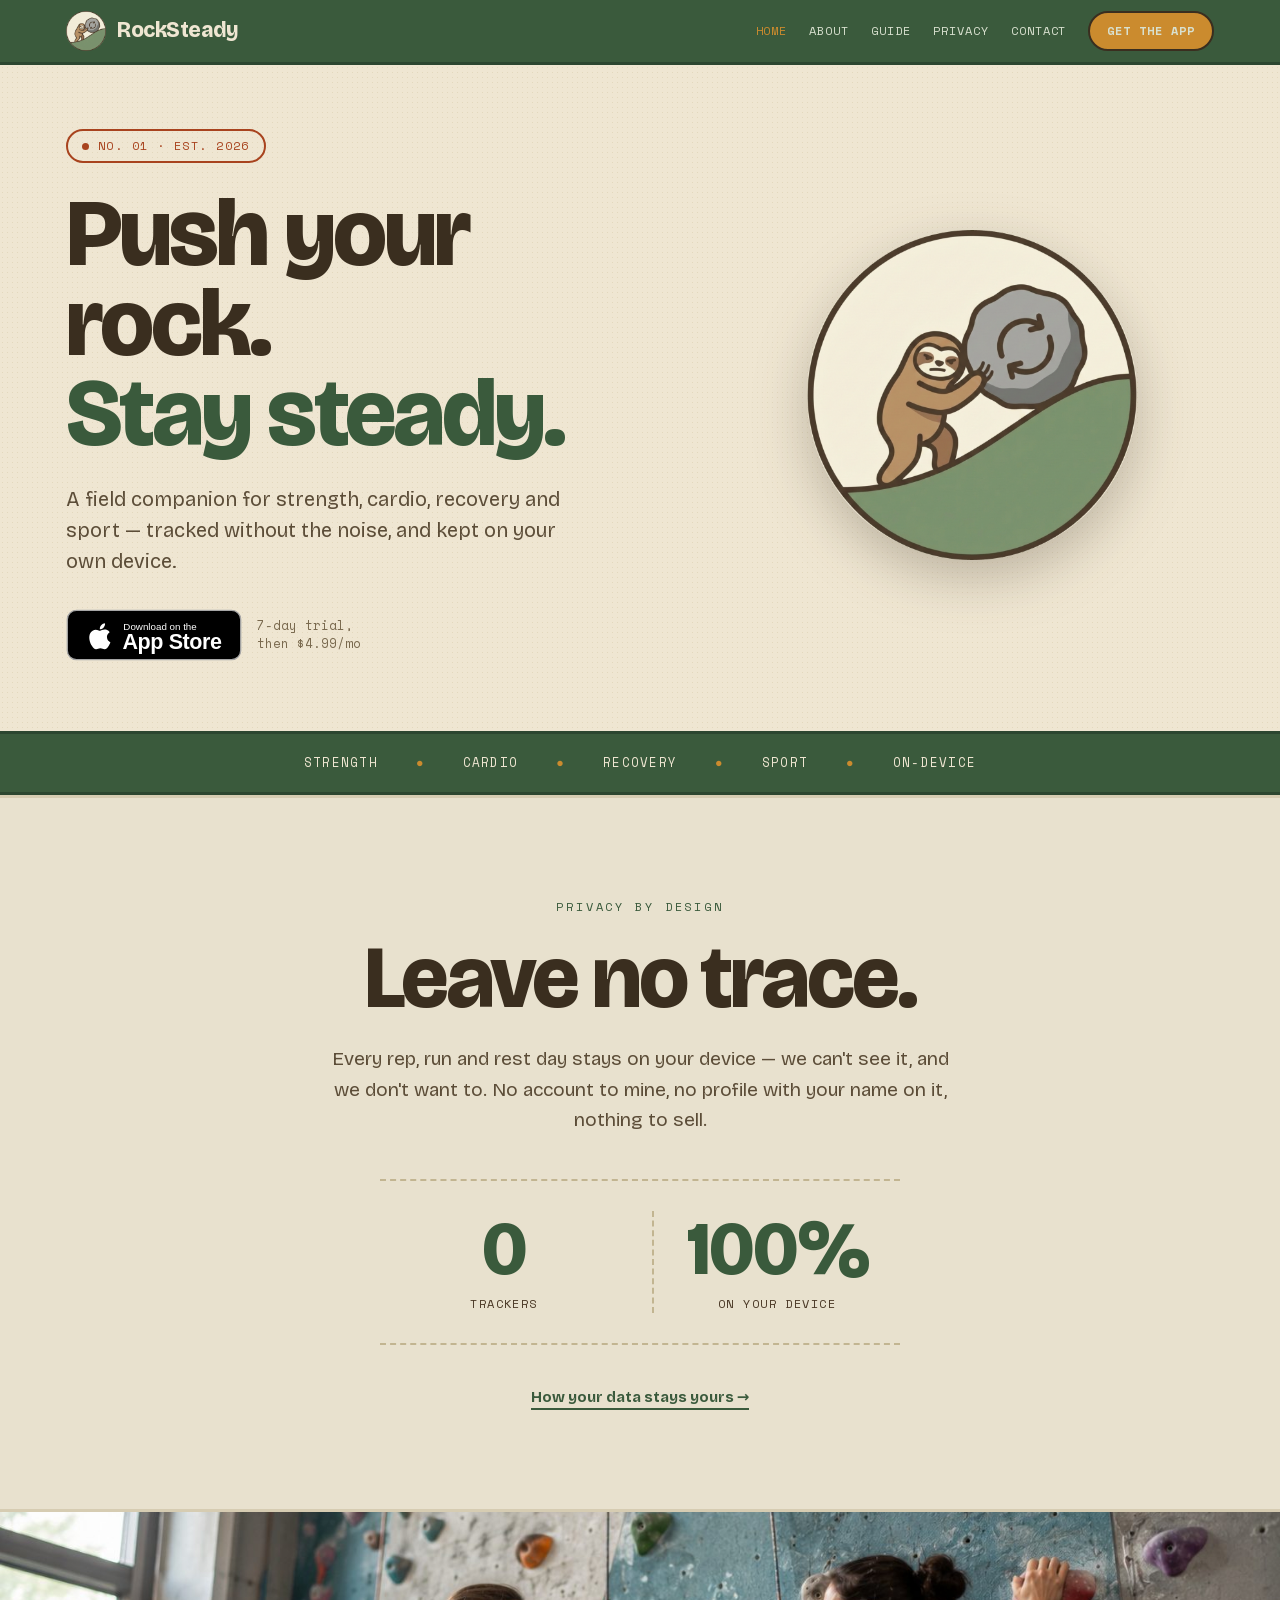
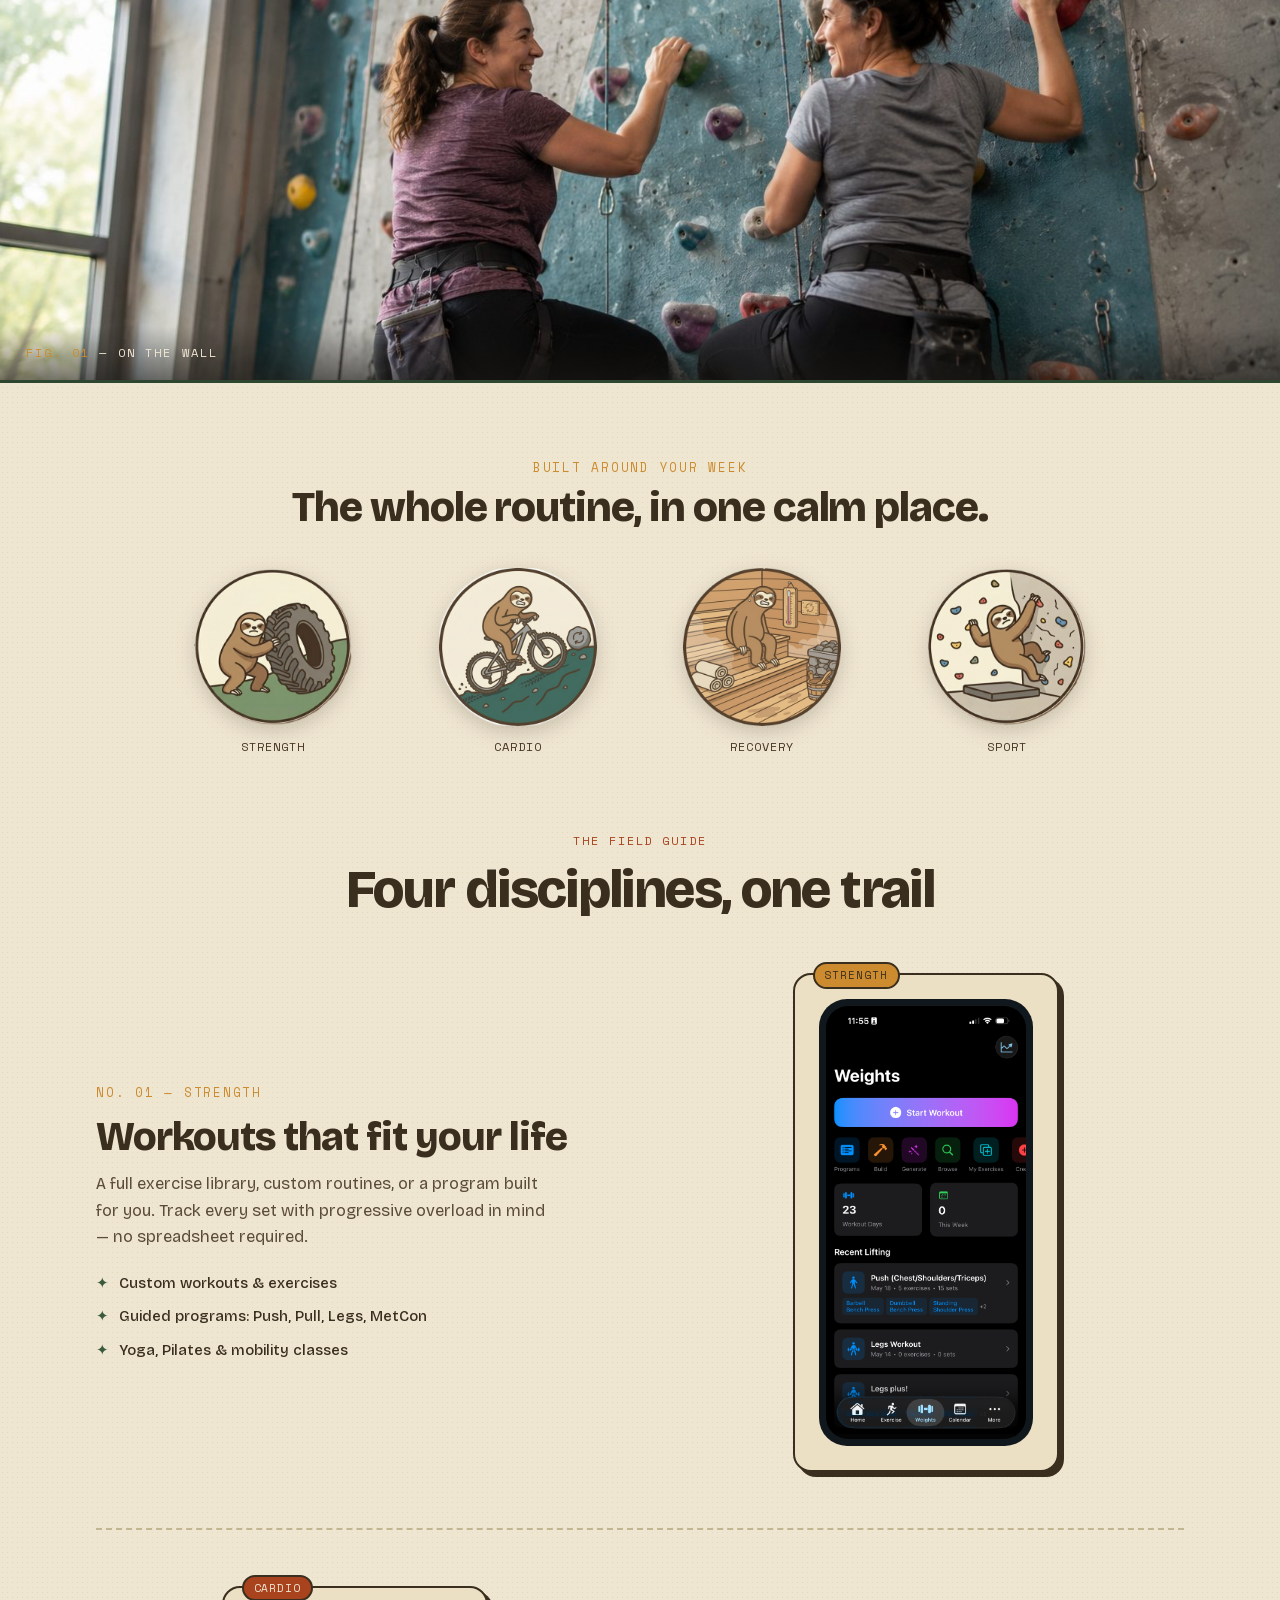
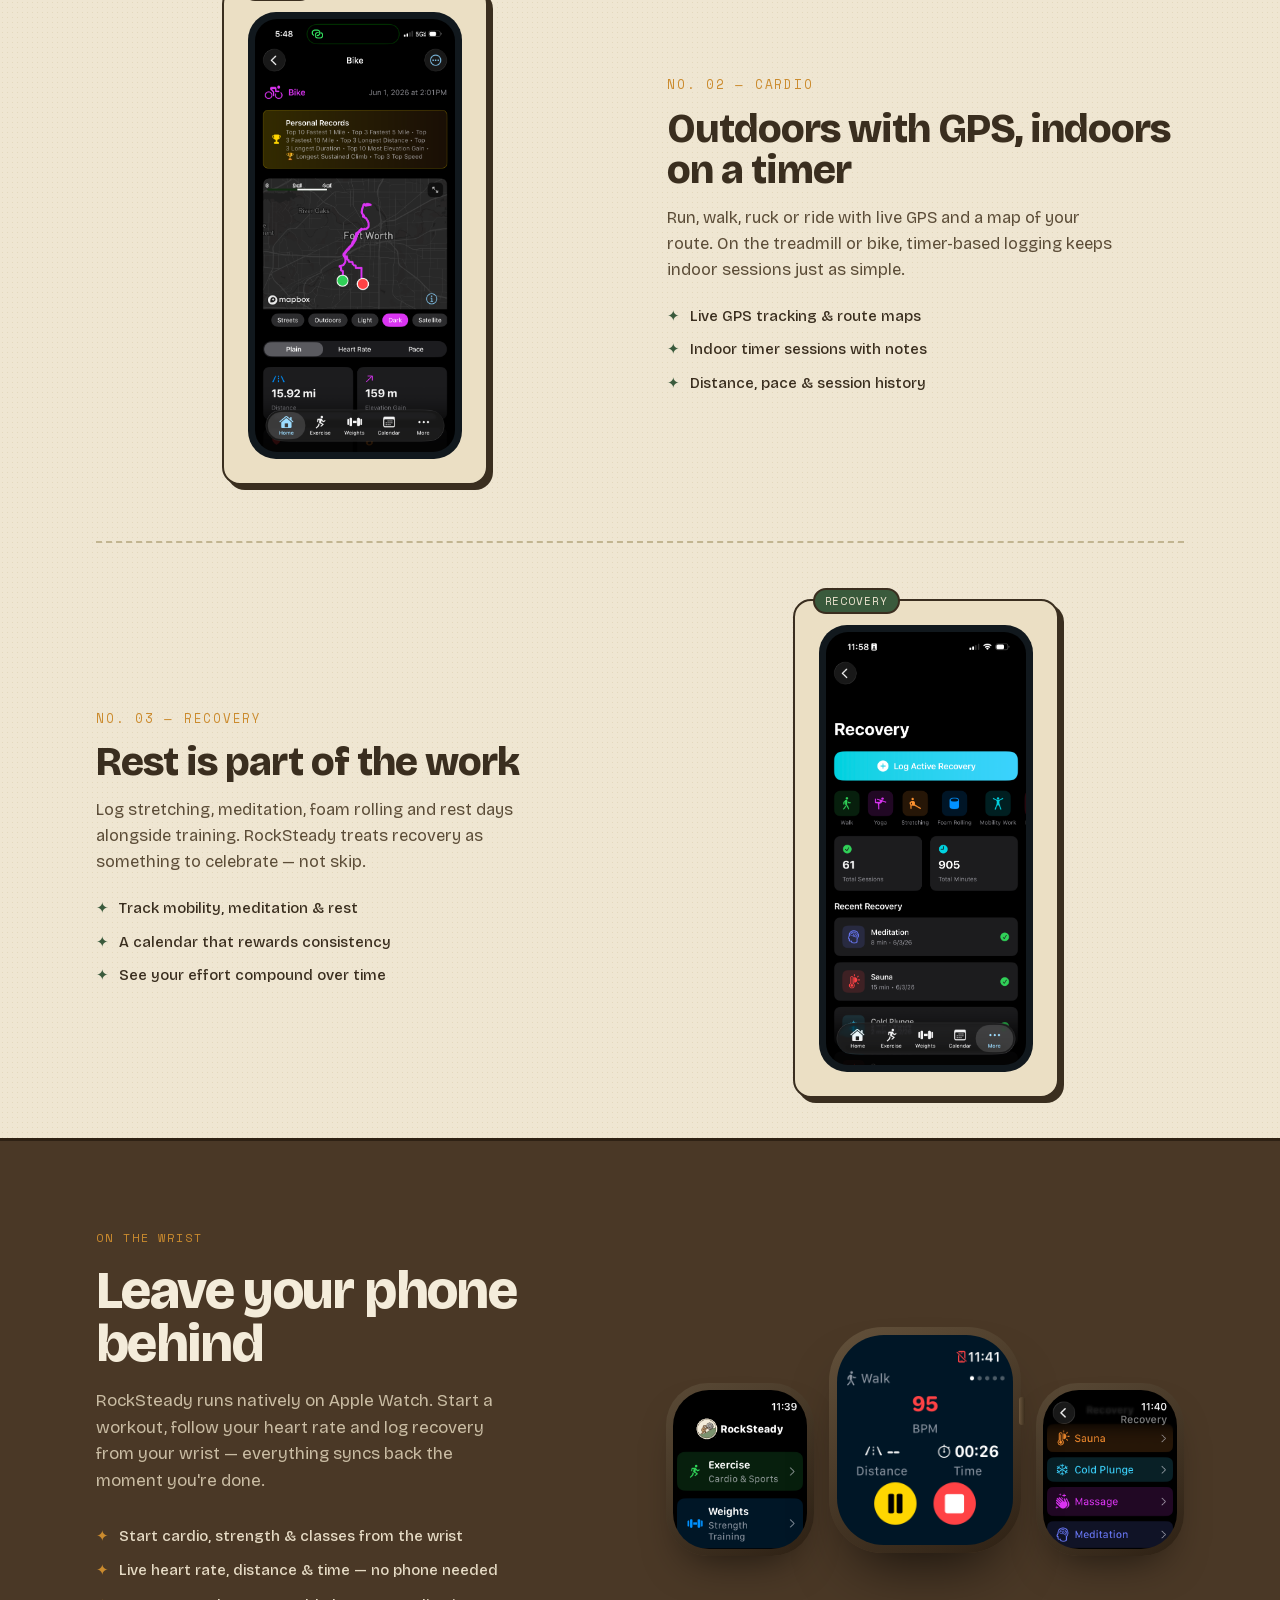
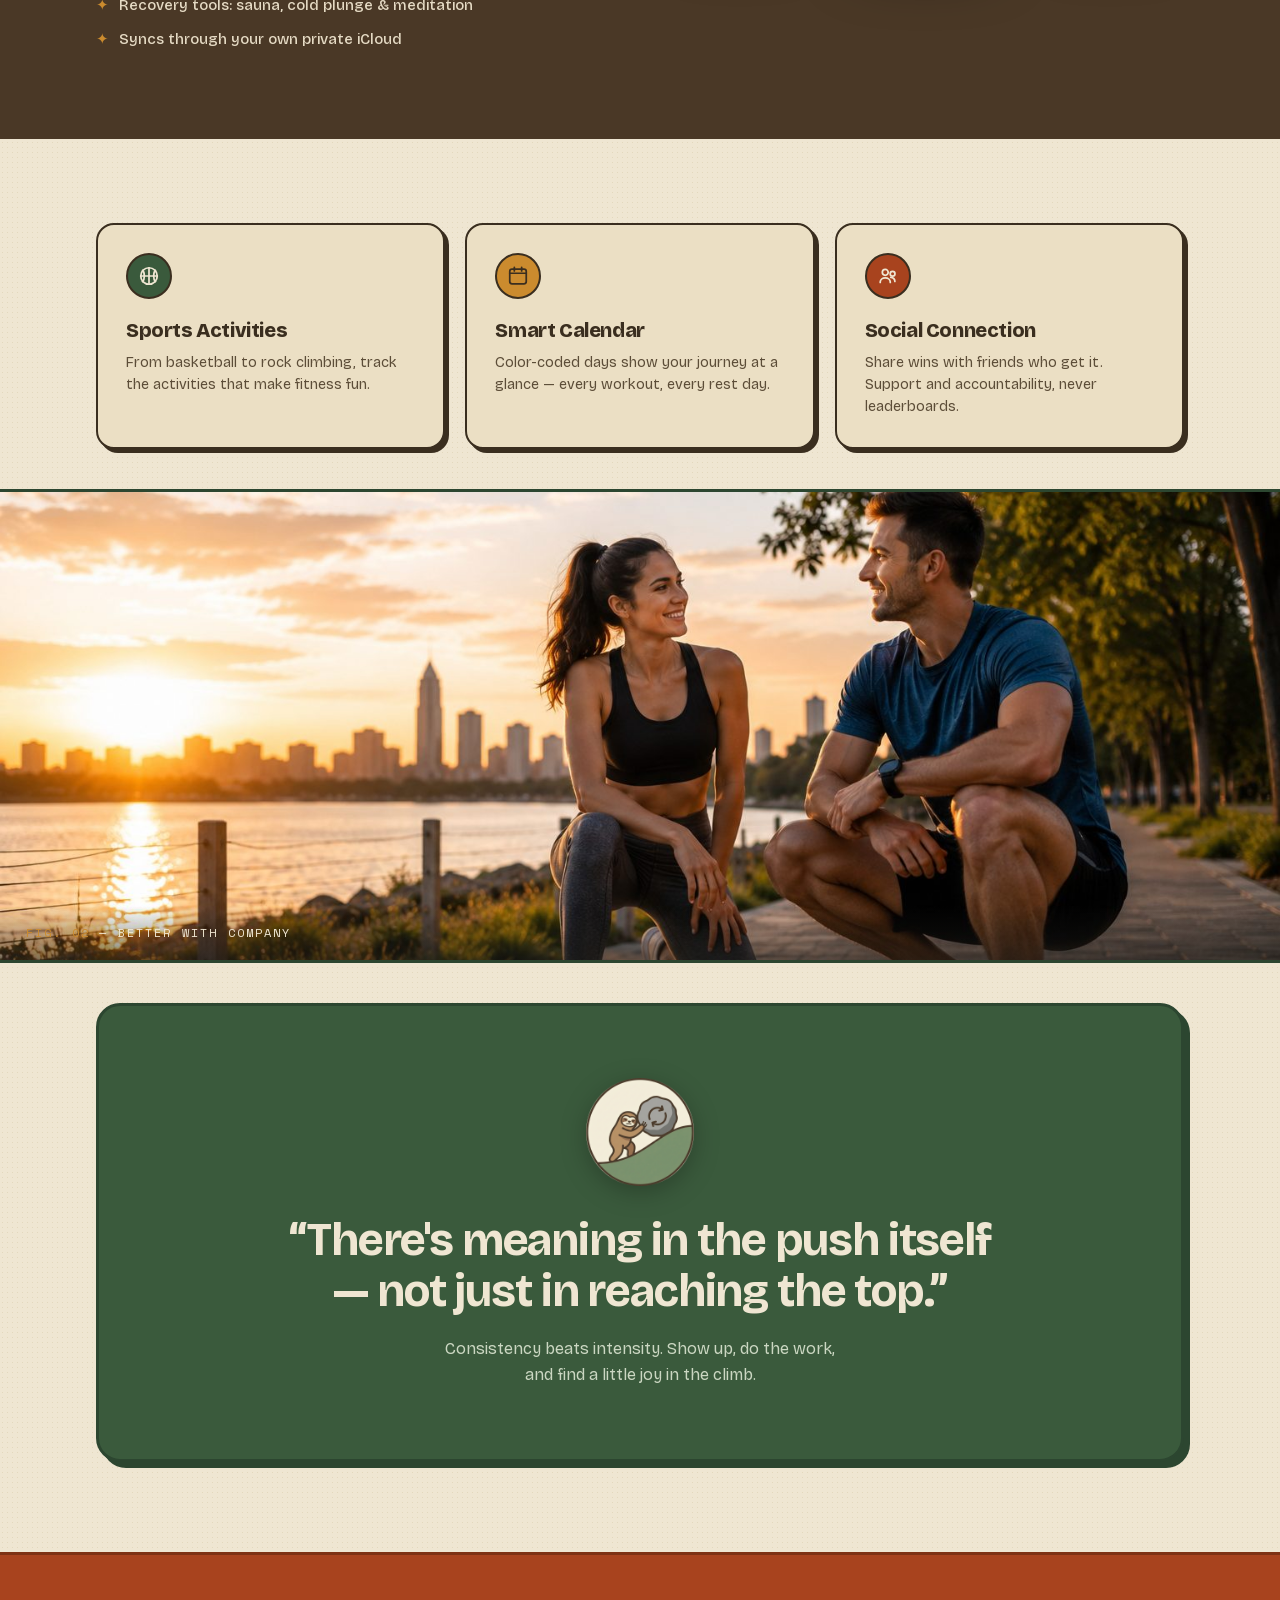
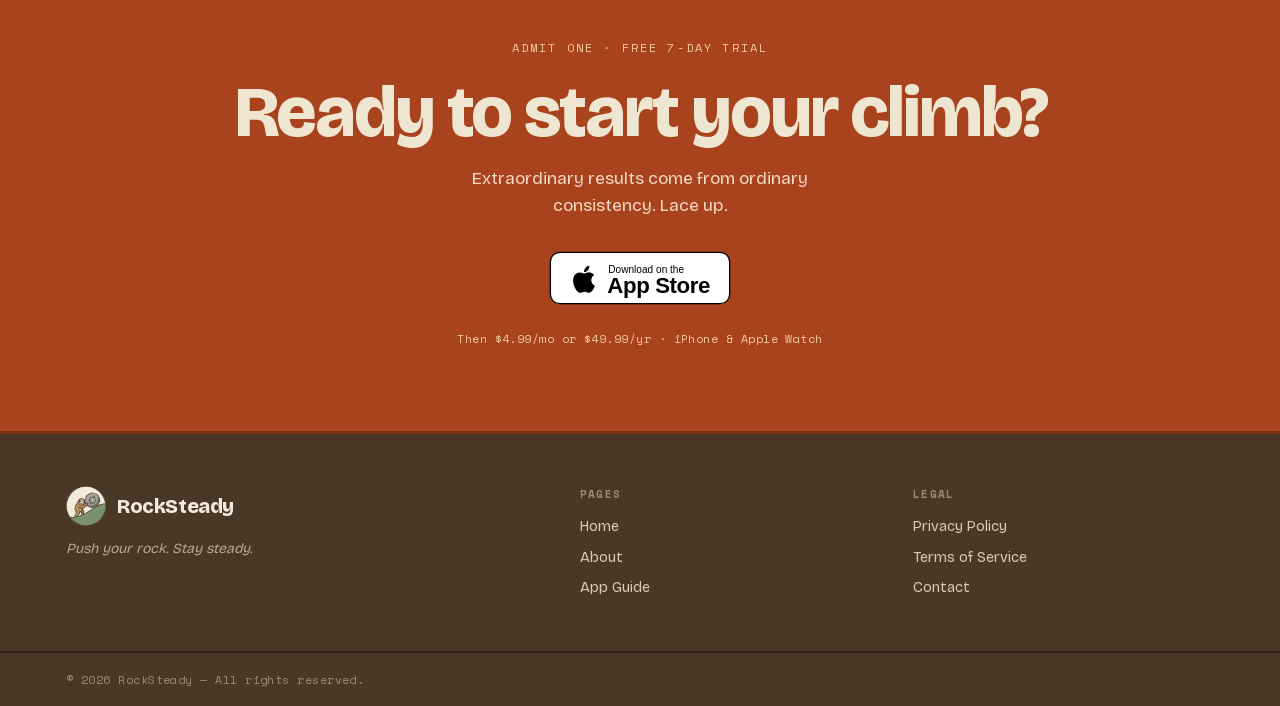
==== commit 41cc834d: "Home: move discipline emblems above the Field Guide (overview → detail) The four sloth-mascot discip" ====
--- a/index.html
+++ b/index.html
@@ -3,6 +3,7 @@
 <head>
 <meta charset="utf-8">
 <meta name="viewport" content="width=device-width, initial-scale=1">
+<meta name="robots" content="noindex, nofollow"><!-- PREVIEW ONLY: remove at launch -->
 <title>RockSteady — Push your rock. Stay steady.</title>
 <meta name="description" content="A field companion for strength, cardio, recovery and sport — tracked without the noise, and kept on your own device. On iPhone & Apple Watch.">
 <link rel="icon" href="assets/img/emblem.png">
@@ -114,80 +115,8 @@
     </div>
   </section>
 
-  <!-- FIELD GUIDE -->
-  <section id="field" style="max-width:1140px;margin:0 auto;padding:84px 26px 40px;">
-    <div style="text-align:center;margin-bottom:56px;">
-      <p style="font-family:'Space Mono',monospace;font-size:12px;letter-spacing:0.16em;text-transform:uppercase;color:var(--rust,#A8431E);margin-bottom:14px;">The Field Guide</p>
-      <h2 style="font-weight:800;font-size:clamp(32px,4.6vw,54px);line-height:0.98;letter-spacing:-0.03em;">Four disciplines, one trail</h2>
-    </div>
-
-    <!-- 01 Strength -->
-    <div class="vp-entry" style="display:grid;grid-template-columns:1fr 1fr;gap:54px;align-items:center;">
-      <div>
-        <p style="font-family:'Space Mono',monospace;font-size:12.5px;letter-spacing:0.14em;text-transform:uppercase;color:var(--gold,#CB8B2E);margin-bottom:14px;">No. 01 — Strength</p>
-        <h3 style="font-weight:800;font-size:clamp(26px,3.4vw,40px);line-height:1.02;letter-spacing:-0.025em;margin-bottom:14px;">Workouts that fit your life</h3>
-        <p style="font-size:16.5px;line-height:1.58;color:#5C4D38;margin-bottom:22px;max-width:42ch;">A full exercise library, custom routines, or a program built for you. Track every set with progressive overload in mind — no spreadsheet required.</p>
-        <ul style="list-style:none;display:flex;flex-direction:column;gap:11px;" class="vp-checks">
-          <li style="display:flex;gap:10px;align-items:center;font-size:15px;color:#3A2E1F;font-weight:500;"><span style="color:var(--moss,#3A5A3C);font-weight:800;">✦</span> Custom workouts &amp; exercises</li>
-          <li style="display:flex;gap:10px;align-items:center;font-size:15px;color:#3A2E1F;font-weight:500;"><span style="color:var(--moss,#3A5A3C);font-weight:800;">✦</span> Guided programs: Push, Pull, Legs, MetCon</li>
-          <li style="display:flex;gap:10px;align-items:center;font-size:15px;color:#3A2E1F;font-weight:500;"><span style="color:var(--moss,#3A5A3C);font-weight:800;">✦</span> Yoga, Pilates &amp; mobility classes</li>
-        </ul>
-      </div>
-      <div class="vp-fimg" style="display:flex;justify-content:center;">
-        <div style="position:relative;background:#EBDFC4;border:2.5px solid #3A2E1F;border-radius:18px;padding:24px;box-shadow:5px 5px 0 #3A2E1F;">
-          <span style="position:absolute;top:-13px;left:18px;background:var(--gold,#CB8B2E);color:#3A2E1F;font-family:'Space Mono',monospace;font-size:11px;letter-spacing:0.08em;text-transform:uppercase;padding:3px 10px;border:2px solid #3A2E1F;border-radius:999px;">Strength</span>
-          <div style="width:214px;flex:none;border-radius:28px;background:#11181d;padding:7px;"><div style="border-radius:22px;overflow:hidden;background:#000;"><img src="assets/img/app-strength.png" alt="Workout tracker" style="display:block;width:100%;height:auto;"></div></div>
-        </div>
-      </div>
-    </div>
-
-    <div class="perf" style="margin:56px 0;"></div>
-
-    <!-- 02 Cardio -->
-    <div class="vp-entry" style="display:grid;grid-template-columns:1fr 1fr;gap:54px;align-items:center;">
-      <div class="vp-fimg" style="display:flex;justify-content:center;">
-        <div style="position:relative;background:#EBDFC4;border:2.5px solid #3A2E1F;border-radius:18px;padding:24px;box-shadow:5px 5px 0 #3A2E1F;">
-          <span style="position:absolute;top:-13px;left:18px;background:var(--rust,#A8431E);color:#EFE6D2;font-family:'Space Mono',monospace;font-size:11px;letter-spacing:0.08em;text-transform:uppercase;padding:3px 10px;border:2px solid #3A2E1F;border-radius:999px;">Cardio</span>
-          <div style="width:214px;flex:none;border-radius:28px;background:#11181d;padding:7px;"><div style="border-radius:22px;overflow:hidden;background:#000;"><img src="assets/img/app-cardio.png" alt="Cardio tracker" style="display:block;width:100%;height:auto;"></div></div>
-        </div>
-      </div>
-      <div>
-        <p style="font-family:'Space Mono',monospace;font-size:12.5px;letter-spacing:0.14em;text-transform:uppercase;color:var(--gold,#CB8B2E);margin-bottom:14px;">No. 02 — Cardio</p>
-        <h3 style="font-weight:800;font-size:clamp(26px,3.4vw,40px);line-height:1.02;letter-spacing:-0.025em;margin-bottom:14px;">Outdoors with GPS, indoors on a timer</h3>
-        <p style="font-size:16.5px;line-height:1.58;color:#5C4D38;margin-bottom:22px;max-width:42ch;">Run, walk, ruck or ride with live GPS and a map of your route. On the treadmill or bike, timer-based logging keeps indoor sessions just as simple.</p>
-        <ul style="list-style:none;display:flex;flex-direction:column;gap:11px;" class="vp-checks">
-          <li style="display:flex;gap:10px;align-items:center;font-size:15px;color:#3A2E1F;font-weight:500;"><span style="color:var(--moss,#3A5A3C);font-weight:800;">✦</span> Live GPS tracking &amp; route maps</li>
-          <li style="display:flex;gap:10px;align-items:center;font-size:15px;color:#3A2E1F;font-weight:500;"><span style="color:var(--moss,#3A5A3C);font-weight:800;">✦</span> Indoor timer sessions with notes</li>
-          <li style="display:flex;gap:10px;align-items:center;font-size:15px;color:#3A2E1F;font-weight:500;"><span style="color:var(--moss,#3A5A3C);font-weight:800;">✦</span> Distance, pace &amp; session history</li>
-        </ul>
-      </div>
-    </div>
-
-    <div class="perf" style="margin:56px 0;"></div>
-
-    <!-- 03 Recovery -->
-    <div class="vp-entry" style="display:grid;grid-template-columns:1fr 1fr;gap:54px;align-items:center;">
-      <div>
-        <p style="font-family:'Space Mono',monospace;font-size:12.5px;letter-spacing:0.14em;text-transform:uppercase;color:var(--gold,#CB8B2E);margin-bottom:14px;">No. 03 — Recovery</p>
-        <h3 style="font-weight:800;font-size:clamp(26px,3.4vw,40px);line-height:1.02;letter-spacing:-0.025em;margin-bottom:14px;">Rest is part of the work</h3>
-        <p style="font-size:16.5px;line-height:1.58;color:#5C4D38;margin-bottom:22px;max-width:42ch;">Log stretching, meditation, foam rolling and rest days alongside training. RockSteady treats recovery as something to celebrate — not skip.</p>
-        <ul style="list-style:none;display:flex;flex-direction:column;gap:11px;" class="vp-checks">
-          <li style="display:flex;gap:10px;align-items:center;font-size:15px;color:#3A2E1F;font-weight:500;"><span style="color:var(--moss,#3A5A3C);font-weight:800;">✦</span> Track mobility, meditation &amp; rest</li>
-          <li style="display:flex;gap:10px;align-items:center;font-size:15px;color:#3A2E1F;font-weight:500;"><span style="color:var(--moss,#3A5A3C);font-weight:800;">✦</span> A calendar that rewards consistency</li>
-          <li style="display:flex;gap:10px;align-items:center;font-size:15px;color:#3A2E1F;font-weight:500;"><span style="color:var(--moss,#3A5A3C);font-weight:800;">✦</span> See your effort compound over time</li>
-        </ul>
-      </div>
-      <div class="vp-fimg" style="display:flex;justify-content:center;">
-        <div style="position:relative;background:#EBDFC4;border:2.5px solid #3A2E1F;border-radius:18px;padding:24px;box-shadow:5px 5px 0 #3A2E1F;">
-          <span style="position:absolute;top:-13px;left:18px;background:var(--moss,#3A5A3C);color:#EFE6D2;font-family:'Space Mono',monospace;font-size:11px;letter-spacing:0.08em;text-transform:uppercase;padding:3px 10px;border:2px solid #3A2E1F;border-radius:999px;">Recovery</span>
-          <div style="width:214px;flex:none;border-radius:28px;background:#11181d;padding:7px;"><div style="border-radius:22px;overflow:hidden;background:#000;"><img src="assets/img/app-recovery.png" alt="Recovery tracker" style="display:block;width:100%;height:auto;"></div></div>
-        </div>
-      </div>
-    </div>
-  </section>
-
-  <!-- DISCIPLINE EMBLEMS -->
-  <section style="max-width:1000px;margin:0 auto;padding:30px 26px 26px;">
+  <!-- DISCIPLINE EMBLEMS (overview) -->
+  <section style="max-width:1000px;margin:0 auto;padding:76px 26px 24px;">
     <p style="font-family:'Space Mono',monospace;font-size:12.5px;letter-spacing:0.14em;text-transform:uppercase;color:var(--gold,#CB8B2E);text-align:center;margin-bottom:8px;">Built around your week</p>
     <h2 style="font-weight:800;font-size:clamp(26px,3.6vw,42px);line-height:1.0;letter-spacing:-0.025em;text-align:center;margin-bottom:40px;">The whole routine, in one calm place.</h2>
     <div style="display:grid;grid-template-columns:repeat(auto-fit,minmax(150px,1fr));gap:30px;justify-items:center;">
@@ -210,6 +139,78 @@
     </div>
   </section>
 
+  <!-- FIELD GUIDE -->
+  <section id="field" style="max-width:1140px;margin:0 auto;padding:52px 26px 40px;">
+    <div style="text-align:center;margin-bottom:56px;">
+      <p style="font-family:'Space Mono',monospace;font-size:12px;letter-spacing:0.16em;text-transform:uppercase;color:var(--rust,#A8431E);margin-bottom:14px;">The Field Guide</p>
+      <h2 style="font-weight:800;font-size:clamp(32px,4.6vw,54px);line-height:0.98;letter-spacing:-0.03em;">Four disciplines, one trail</h2>
+    </div>
+
+    <!-- 01 Strength -->
+    <div class="vp-entry" style="display:grid;grid-template-columns:1fr 1fr;gap:54px;align-items:center;">
+      <div>
+        <p style="font-family:'Space Mono',monospace;font-size:12.5px;letter-spacing:0.14em;text-transform:uppercase;color:var(--gold,#CB8B2E);margin-bottom:14px;">No. 01 — Strength</p>
+        <h3 style="font-weight:800;font-size:clamp(26px,3.4vw,40px);line-height:1.02;letter-spacing:-0.025em;margin-bottom:14px;">Workouts that fit your life</h3>
+        <p style="font-size:16.5px;line-height:1.58;color:#5C4D38;margin-bottom:22px;max-width:42ch;">A full exercise library, custom routines, or a program built for you. Track every set with progressive overload in mind — no spreadsheet required.</p>
+        <ul style="list-style:none;display:flex;flex-direction:column;gap:11px;" class="vp-checks">
+          <li style="display:flex;gap:10px;align-items:center;font-size:15px;color:#3A2E1F;font-weight:500;"><span style="color:var(--moss,#3A5A3C);font-weight:800;">✦</span> Custom workouts &amp; exercises</li>
+          <li style="display:flex;gap:10px;align-items:center;font-size:15px;color:#3A2E1F;font-weight:500;"><span style="color:var(--moss,#3A5A3C);font-weight:800;">✦</span> Guided programs: Push, Pull, Legs, MetCon</li>
+          <li style="display:flex;gap:10px;align-items:center;font-size:15px;color:#3A2E1F;font-weight:500;"><span style="color:var(--moss,#3A5A3C);font-weight:800;">✦</span> Yoga, Pilates &amp; mobility classes</li>
+        </ul>
+      </div>
+      <div class="vp-fimg" style="display:flex;justify-content:center;">
+        <div style="position:relative;background:#EBDFC4;border:2.5px solid #3A2E1F;border-radius:18px;padding:24px;box-shadow:5px 5px 0 #3A2E1F;">
+          <span style="position:absolute;top:-13px;left:18px;background:var(--gold,#CB8B2E);color:#3A2E1F;font-family:'Space Mono',monospace;font-size:11px;letter-spacing:0.08em;text-transform:uppercase;padding:3px 10px;border:2px solid #3A2E1F;border-radius:999px;">Strength</span>
+          <div style="width:214px;flex:none;border-radius:28px;background:#11181d;padding:7px;"><div style="border-radius:22px;overflow:hidden;background:#000;"><img src="assets/img/app-strength.png" alt="Workout tracker" style="display:block;width:100%;height:auto;"></div></div>
+        </div>
+      </div>
+    </div>
+
+    <div class="perf" style="margin:56px 0;"></div>
+
+    <!-- 02 Cardio -->
+    <div class="vp-entry" style="display:grid;grid-template-columns:1fr 1fr;gap:54px;align-items:center;">
+      <div class="vp-fimg" style="display:flex;justify-content:center;">
+        <div style="position:relative;background:#EBDFC4;border:2.5px solid #3A2E1F;border-radius:18px;padding:24px;box-shadow:5px 5px 0 #3A2E1F;">
+          <span style="position:absolute;top:-13px;left:18px;background:var(--rust,#A8431E);color:#EFE6D2;font-family:'Space Mono',monospace;font-size:11px;letter-spacing:0.08em;text-transform:uppercase;padding:3px 10px;border:2px solid #3A2E1F;border-radius:999px;">Cardio</span>
+          <div style="width:214px;flex:none;border-radius:28px;background:#11181d;padding:7px;"><div style="border-radius:22px;overflow:hidden;background:#000;"><img src="assets/img/app-cardio.png" alt="Cardio tracker" style="display:block;width:100%;height:auto;"></div></div>
+        </div>
+      </div>
+      <div>
+        <p style="font-family:'Space Mono',monospace;font-size:12.5px;letter-spacing:0.14em;text-transform:uppercase;color:var(--gold,#CB8B2E);margin-bottom:14px;">No. 02 — Cardio</p>
+        <h3 style="font-weight:800;font-size:clamp(26px,3.4vw,40px);line-height:1.02;letter-spacing:-0.025em;margin-bottom:14px;">Outdoors with GPS, indoors on a timer</h3>
+        <p style="font-size:16.5px;line-height:1.58;color:#5C4D38;margin-bottom:22px;max-width:42ch;">Run, walk, ruck or ride with live GPS and a map of your route. On the treadmill or bike, timer-based logging keeps indoor sessions just as simple.</p>
+        <ul style="list-style:none;display:flex;flex-direction:column;gap:11px;" class="vp-checks">
+          <li style="display:flex;gap:10px;align-items:center;font-size:15px;color:#3A2E1F;font-weight:500;"><span style="color:var(--moss,#3A5A3C);font-weight:800;">✦</span> Live GPS tracking &amp; route maps</li>
+          <li style="display:flex;gap:10px;align-items:center;font-size:15px;color:#3A2E1F;font-weight:500;"><span style="color:var(--moss,#3A5A3C);font-weight:800;">✦</span> Indoor timer sessions with notes</li>
+          <li style="display:flex;gap:10px;align-items:center;font-size:15px;color:#3A2E1F;font-weight:500;"><span style="color:var(--moss,#3A5A3C);font-weight:800;">✦</span> Distance, pace &amp; session history</li>
+        </ul>
+      </div>
+    </div>
+
+    <div class="perf" style="margin:56px 0;"></div>
+
+    <!-- 03 Recovery -->
+    <div class="vp-entry" style="display:grid;grid-template-columns:1fr 1fr;gap:54px;align-items:center;">
+      <div>
+        <p style="font-family:'Space Mono',monospace;font-size:12.5px;letter-spacing:0.14em;text-transform:uppercase;color:var(--gold,#CB8B2E);margin-bottom:14px;">No. 03 — Recovery</p>
+        <h3 style="font-weight:800;font-size:clamp(26px,3.4vw,40px);line-height:1.02;letter-spacing:-0.025em;margin-bottom:14px;">Rest is part of the work</h3>
+        <p style="font-size:16.5px;line-height:1.58;color:#5C4D38;margin-bottom:22px;max-width:42ch;">Log stretching, meditation, foam rolling and rest days alongside training. RockSteady treats recovery as something to celebrate — not skip.</p>
+        <ul style="list-style:none;display:flex;flex-direction:column;gap:11px;" class="vp-checks">
+          <li style="display:flex;gap:10px;align-items:center;font-size:15px;color:#3A2E1F;font-weight:500;"><span style="color:var(--moss,#3A5A3C);font-weight:800;">✦</span> Track mobility, meditation &amp; rest</li>
+          <li style="display:flex;gap:10px;align-items:center;font-size:15px;color:#3A2E1F;font-weight:500;"><span style="color:var(--moss,#3A5A3C);font-weight:800;">✦</span> A calendar that rewards consistency</li>
+          <li style="display:flex;gap:10px;align-items:center;font-size:15px;color:#3A2E1F;font-weight:500;"><span style="color:var(--moss,#3A5A3C);font-weight:800;">✦</span> See your effort compound over time</li>
+        </ul>
+      </div>
+      <div class="vp-fimg" style="display:flex;justify-content:center;">
+        <div style="position:relative;background:#EBDFC4;border:2.5px solid #3A2E1F;border-radius:18px;padding:24px;box-shadow:5px 5px 0 #3A2E1F;">
+          <span style="position:absolute;top:-13px;left:18px;background:var(--moss,#3A5A3C);color:#EFE6D2;font-family:'Space Mono',monospace;font-size:11px;letter-spacing:0.08em;text-transform:uppercase;padding:3px 10px;border:2px solid #3A2E1F;border-radius:999px;">Recovery</span>
+          <div style="width:214px;flex:none;border-radius:28px;background:#11181d;padding:7px;"><div style="border-radius:22px;overflow:hidden;background:#000;"><img src="assets/img/app-recovery.png" alt="Recovery tracker" style="display:block;width:100%;height:auto;"></div></div>
+        </div>
+      </div>
+    </div>
+  </section>
+
   <!-- APPLE WATCH -->
   <section id="watchSection" style="background:var(--brown,#4A3826);color:#EFE6D2;border-top:3px solid #2E2114;">
     <div id="watch" style="max-width:1140px;margin:0 auto;padding:88px 26px;">
